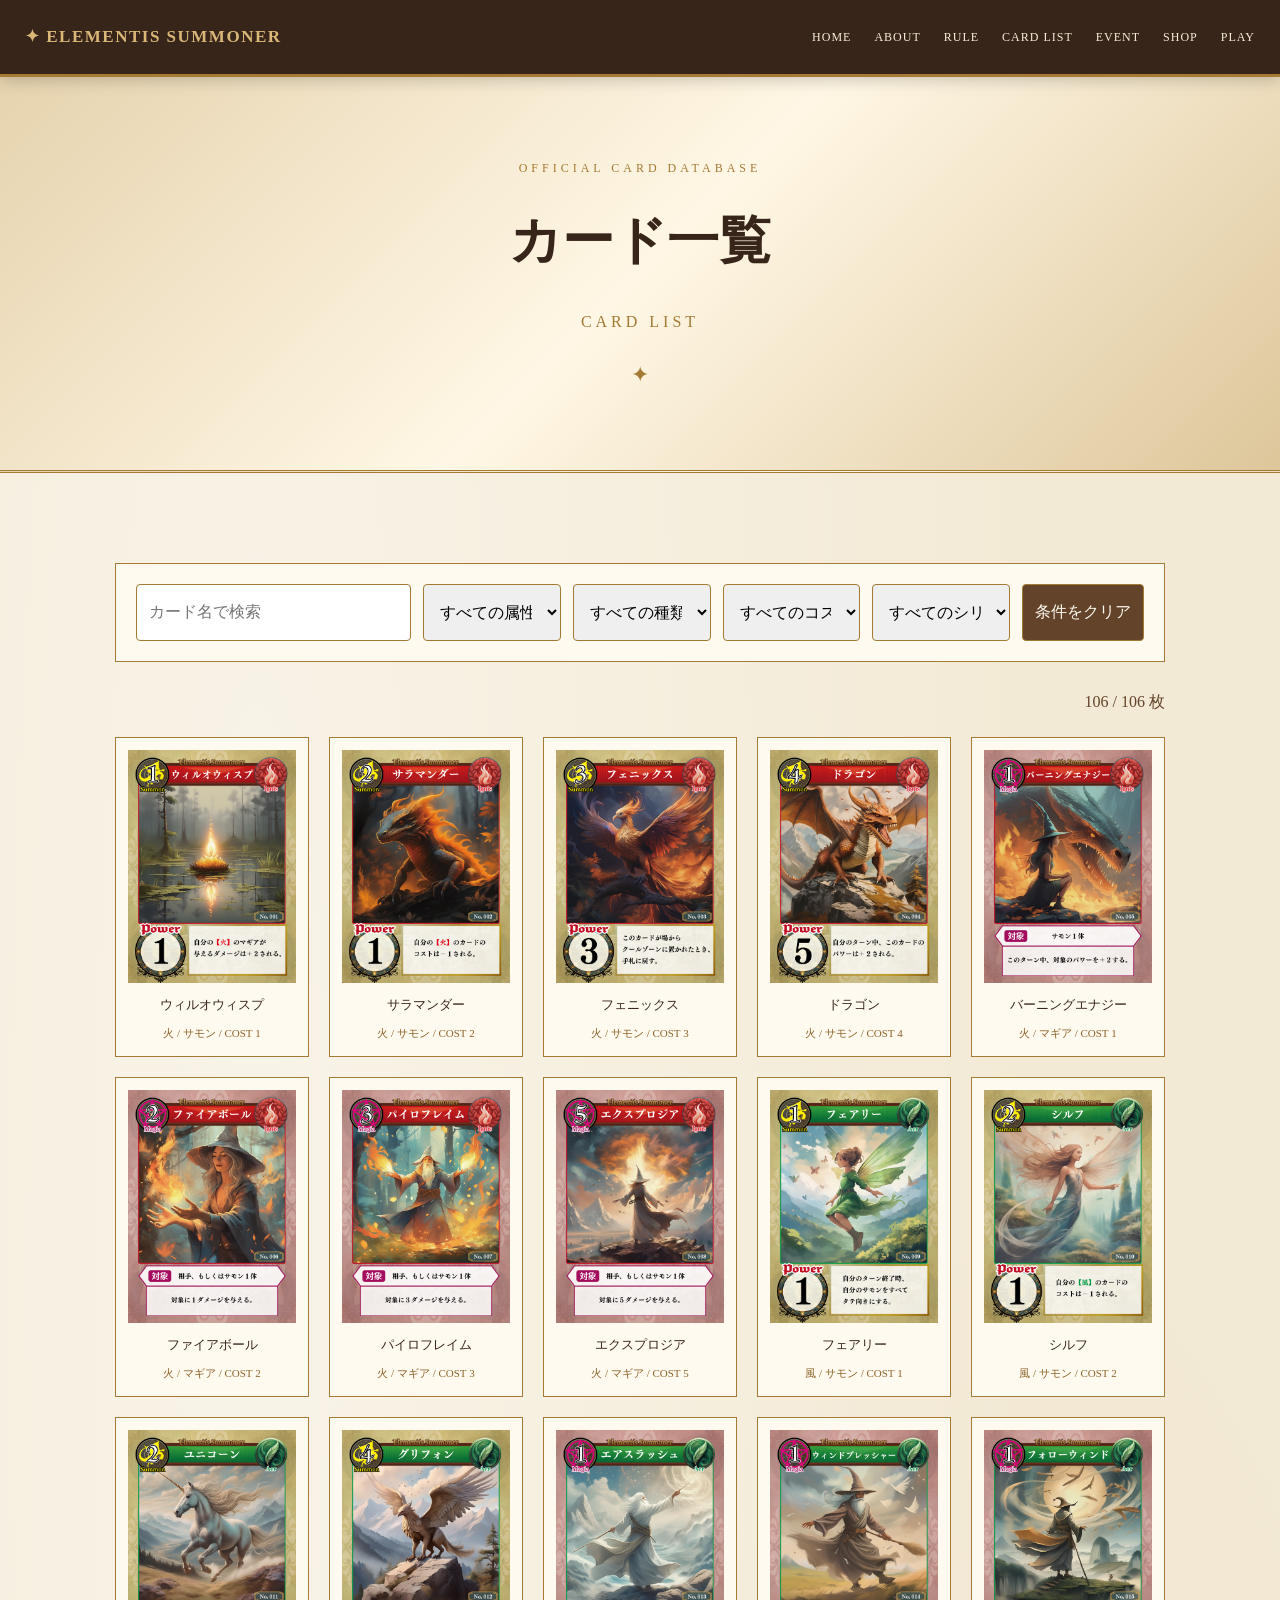
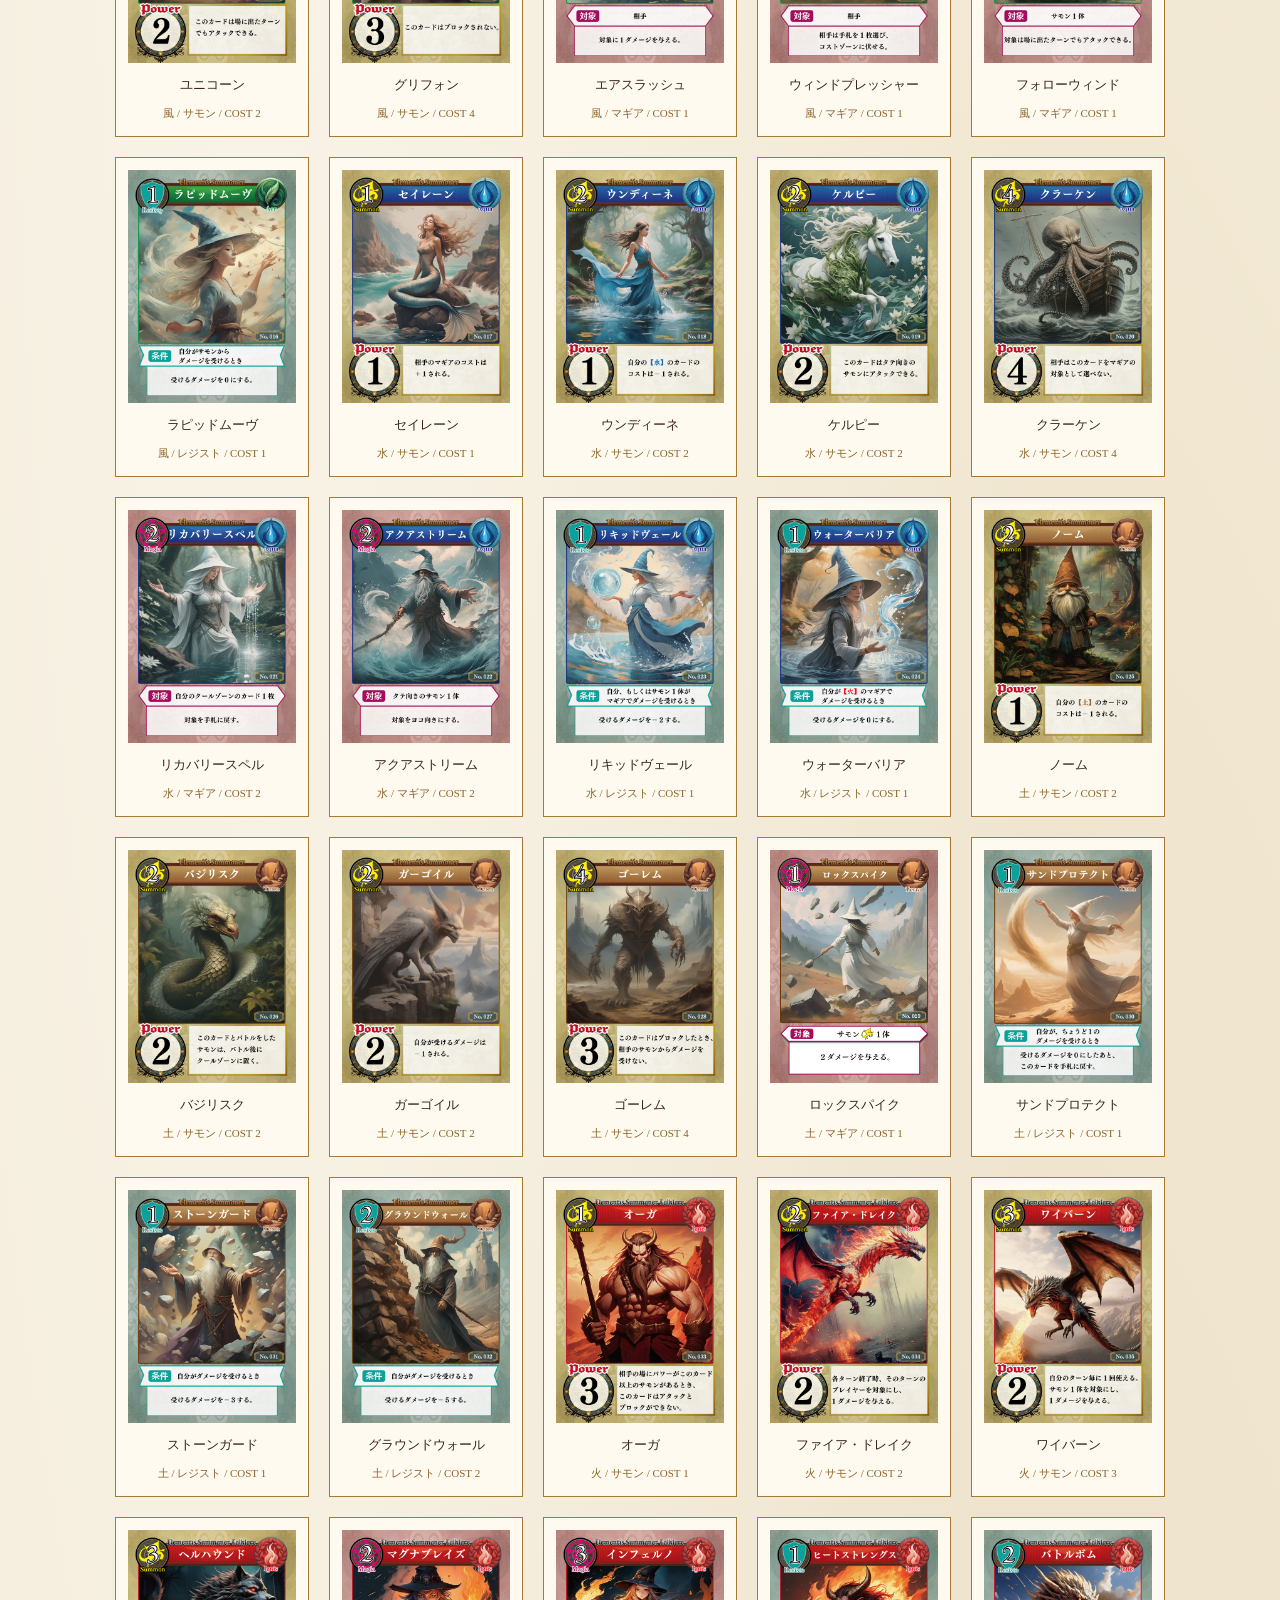
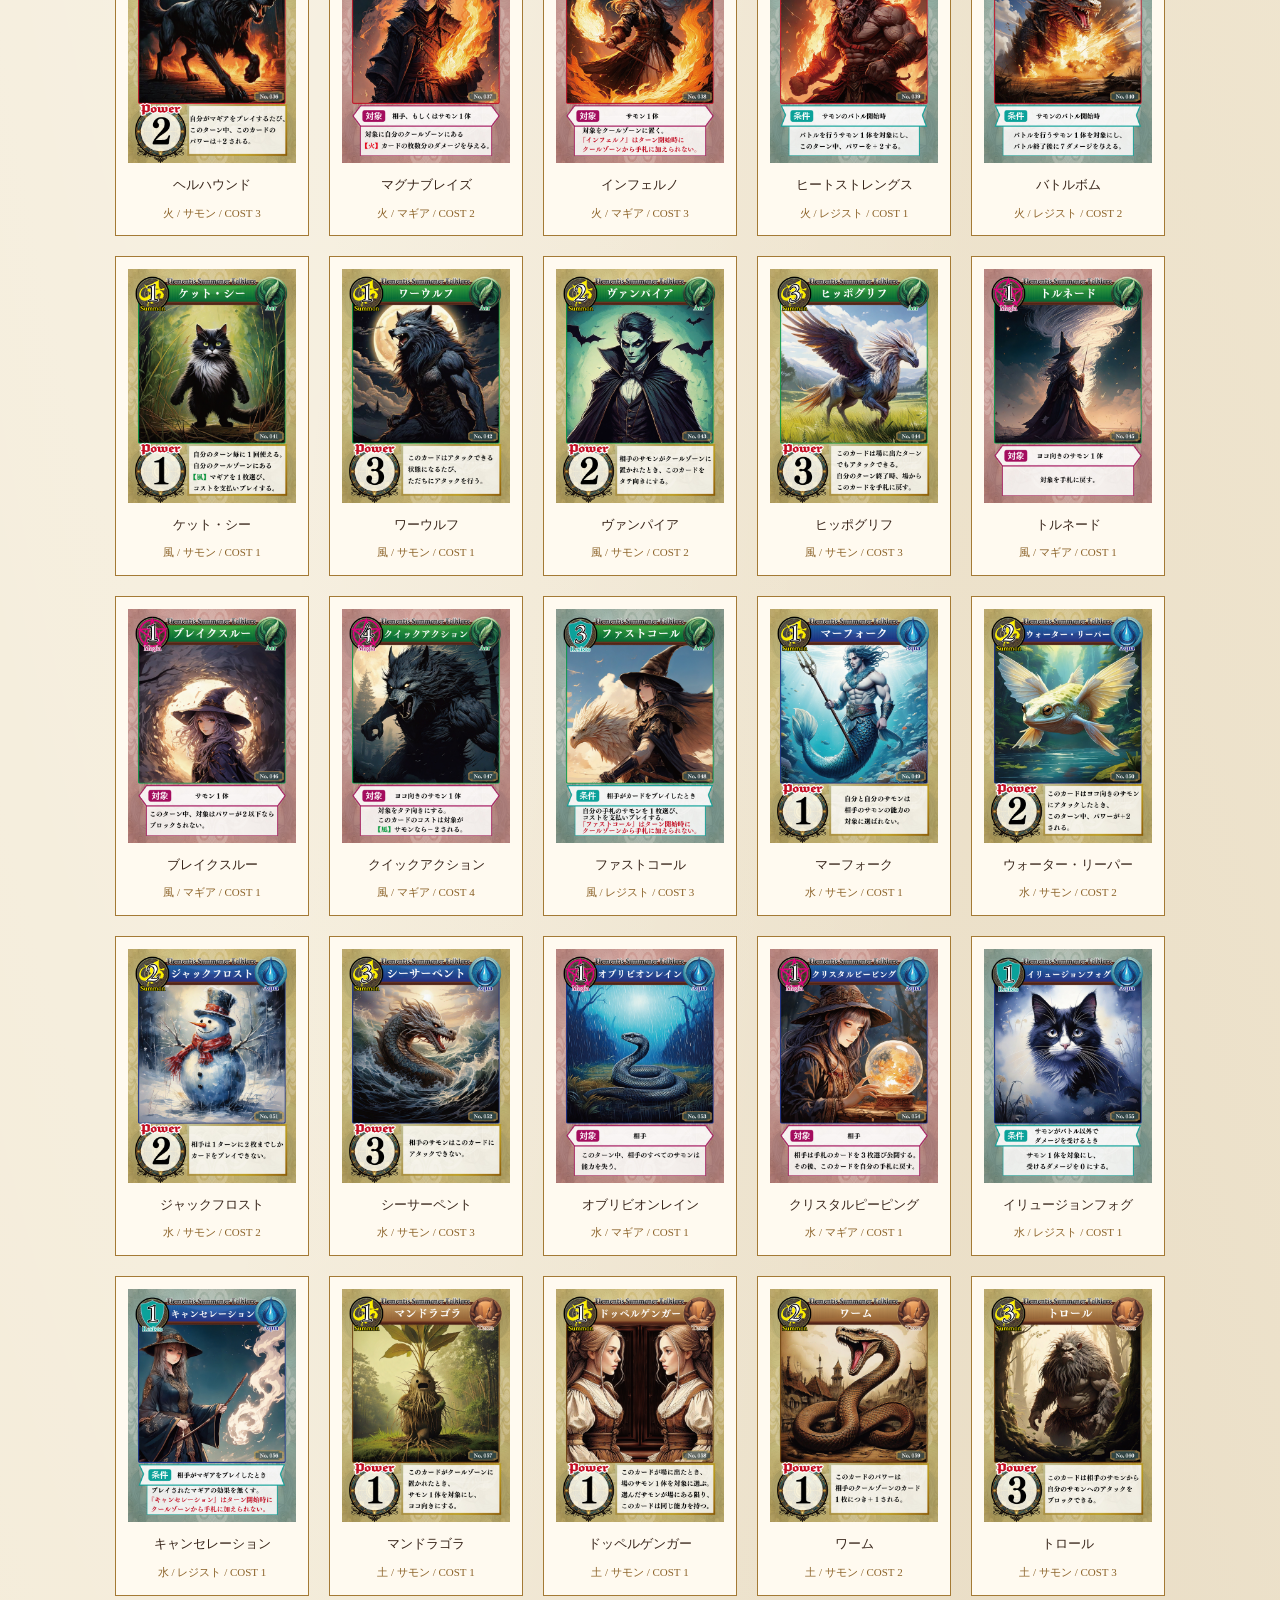
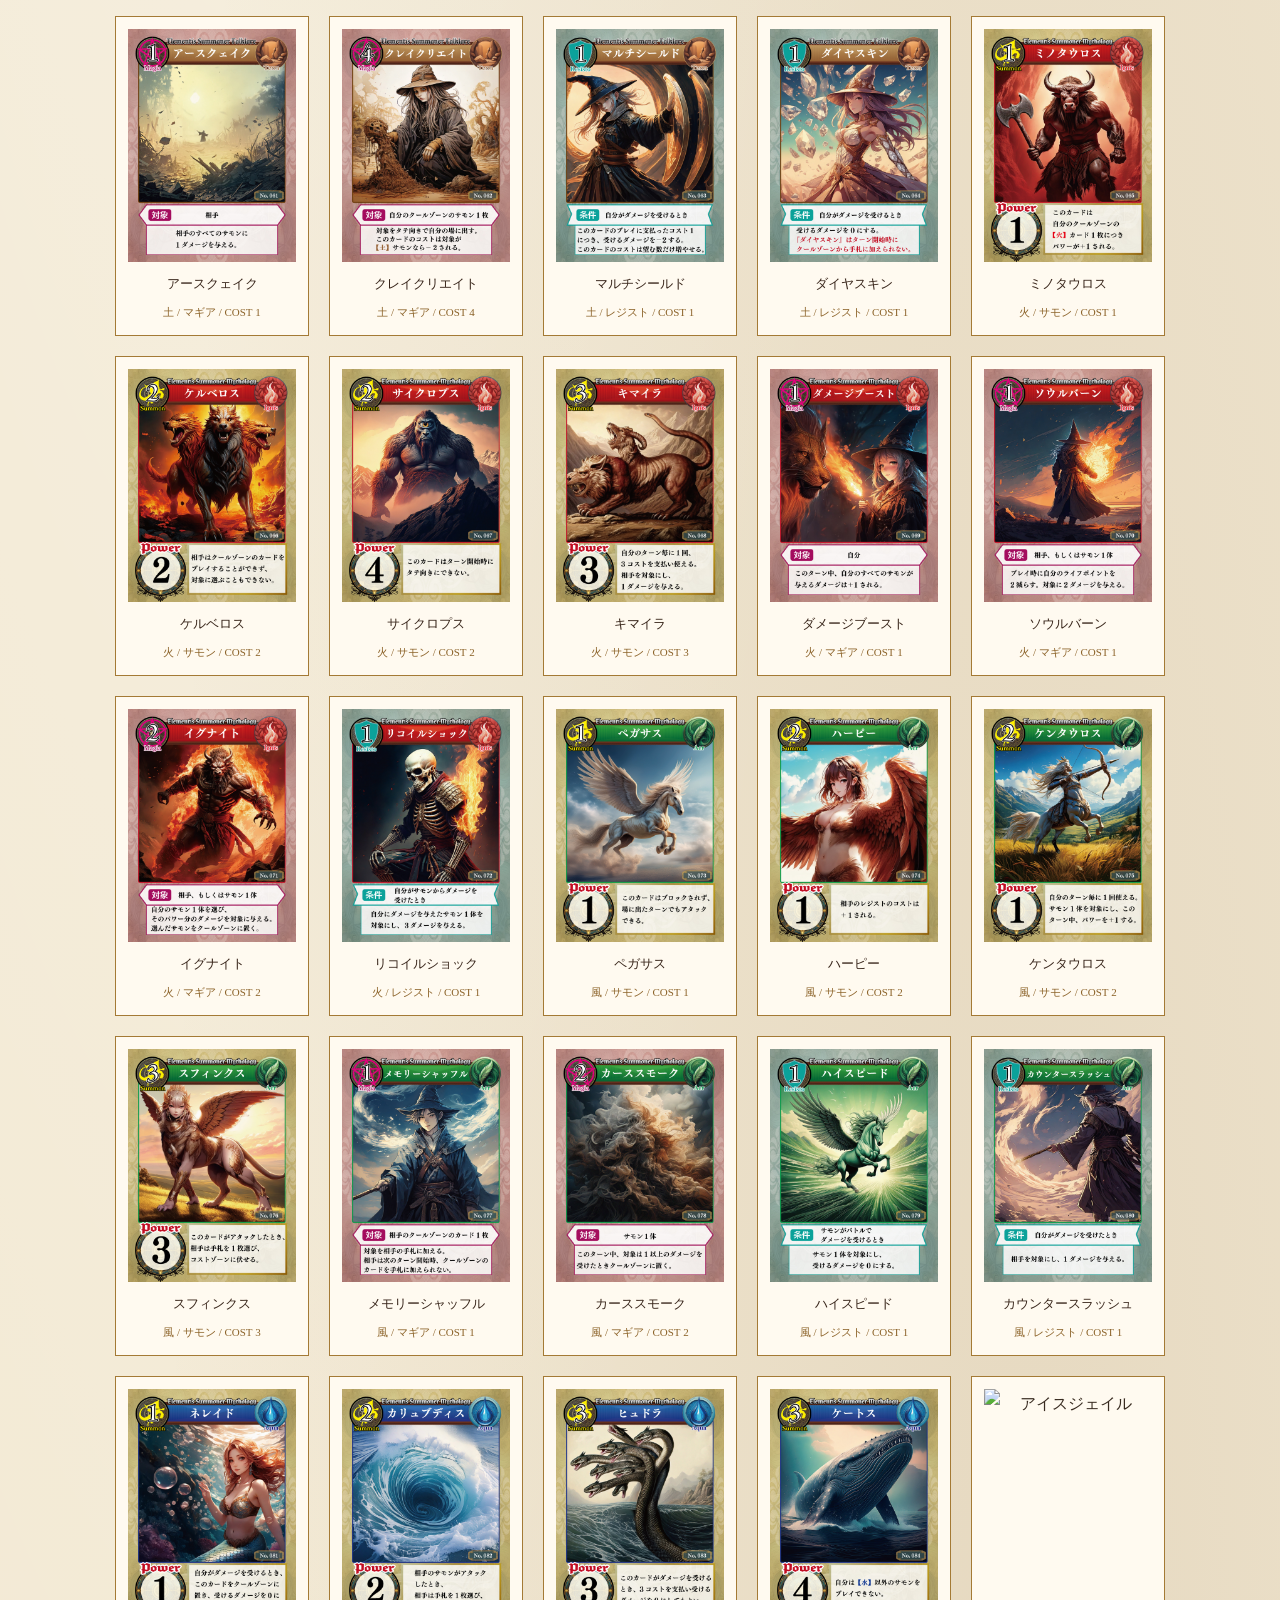
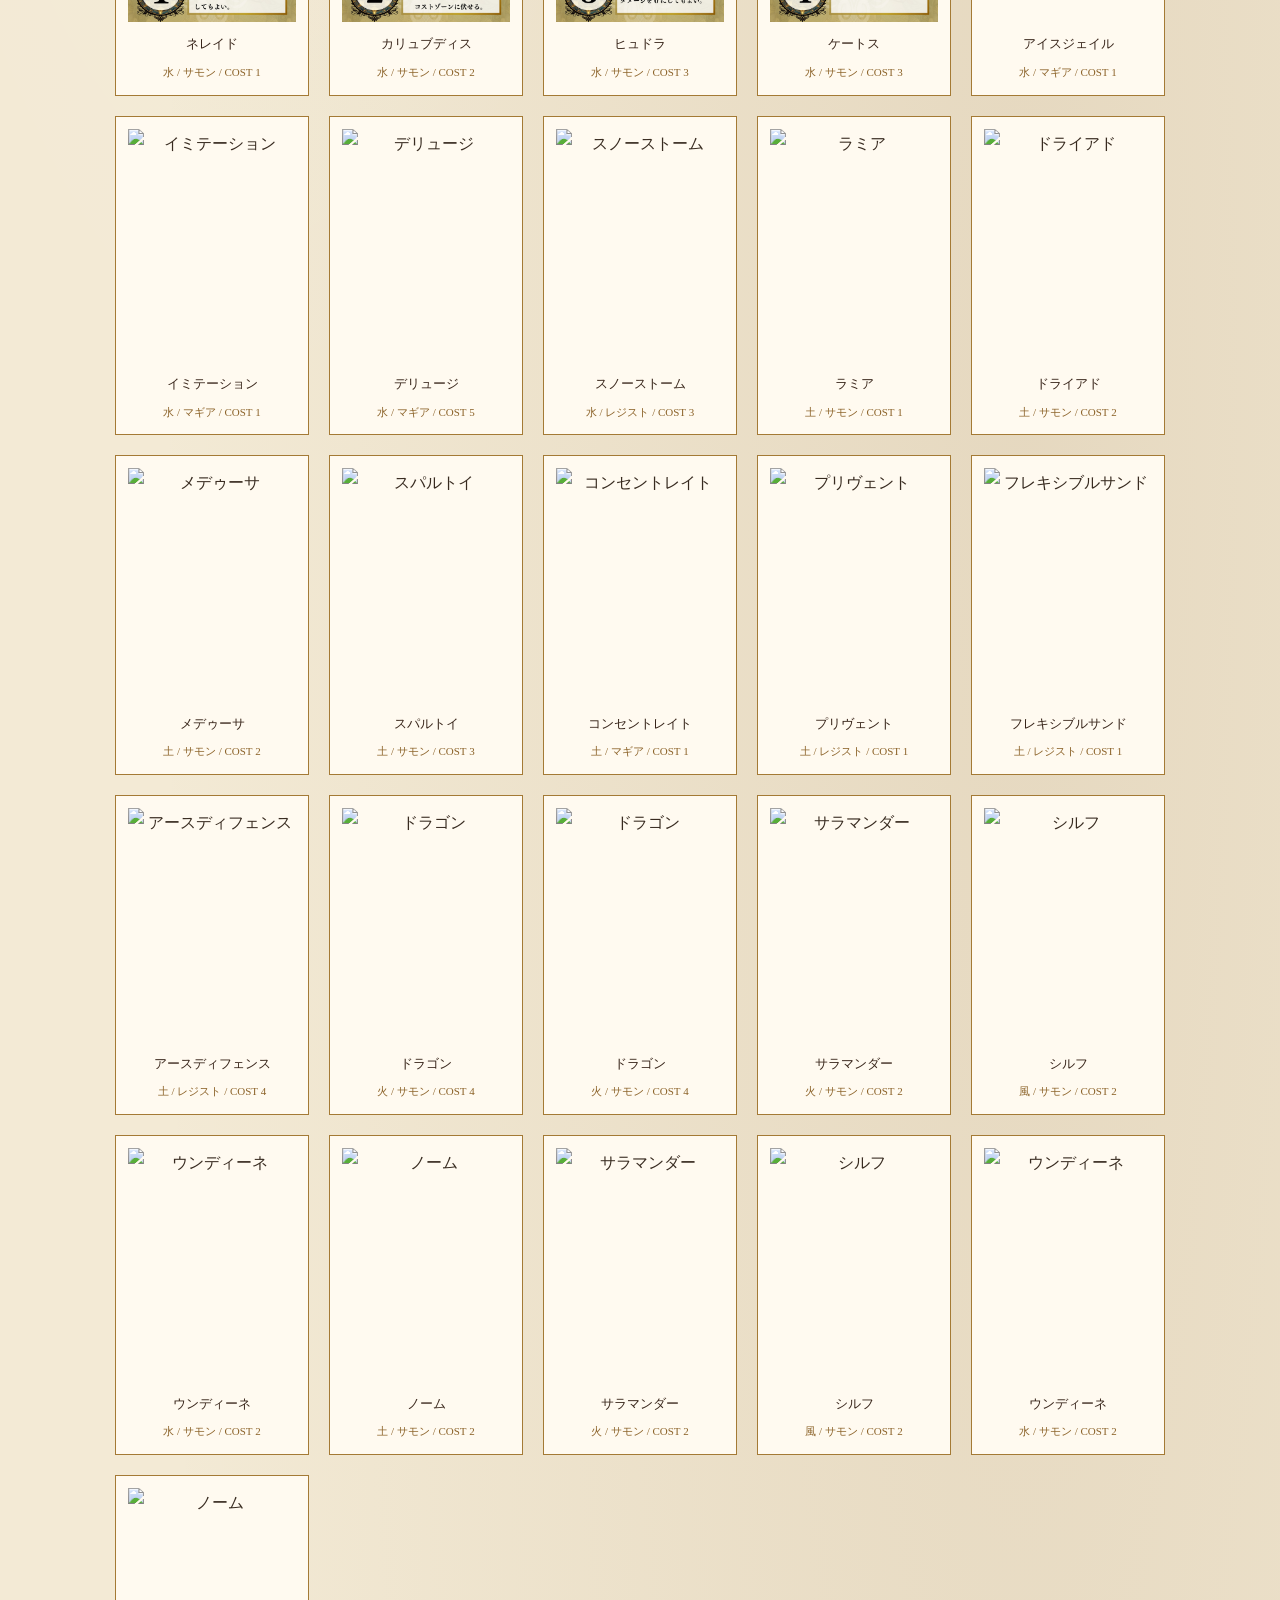
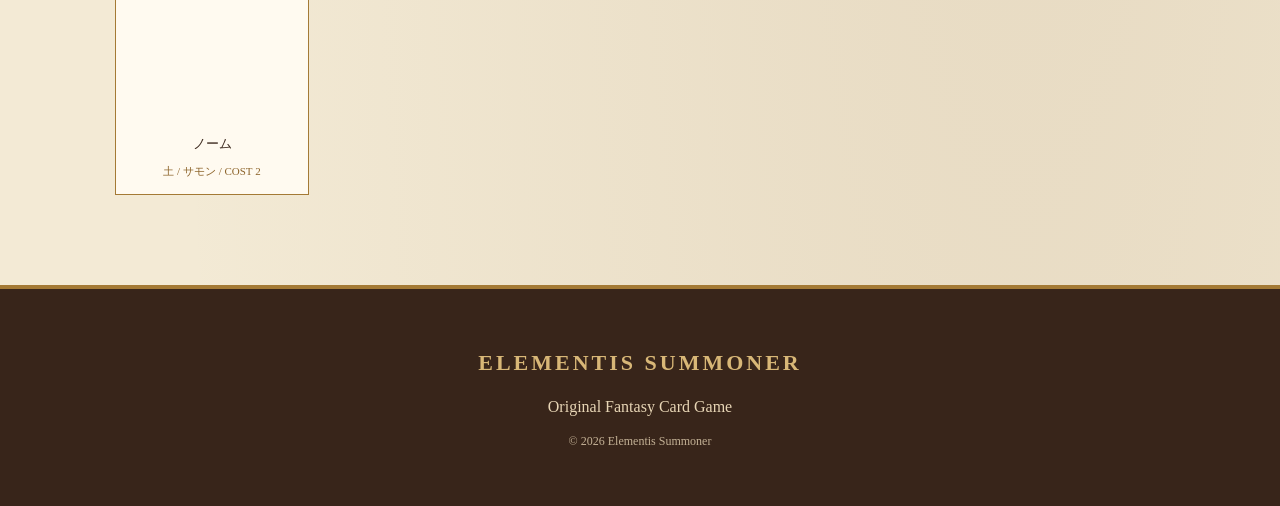
==== cards.html @ 1e60ca6b "Add files via upload" ====
<!DOCTYPE html>
<html lang="ja">
<head>
  <meta charset="UTF-8">
  <meta name="viewport"
        content="width=device-width, initial-scale=1.0">

  <title>カード一覧 | Elementis Summoner</title>

  <link rel="stylesheet" href="./style.css">

  <script src="./script.js" defer></script>
  <script src="./data/cards.js" defer></script>
  <script src="./cards-page.js" defer></script>
</head>

<body>

<header class="site-header">
  <div class="header-inner">

    <a class="site-brand" href="./index.html">
      ✦ ELEMENTIS SUMMONER
    </a>

    <button
      class="menu-toggle"
      type="button"
      aria-label="メニューを開く"
      aria-controls="site-nav"
      aria-expanded="false">
      ☰
    </button>



<nav id="site-nav" class="site-nav" aria-label="メインメニュー">

  <a href="./index.html#home">HOME</a>
  <a href="./index.html#about">ABOUT</a>
  <a href="./rules.html">RULE</a>
  <a href="./cards.html">CARD LIST</a>
  <a href="./event.html">EVENT</a>
  <a href="./shop.html">SHOP</a>
  <a href="./play.html">PLAY</a>

</nav>



  </div>
</header>

<main>

  <section class="rule-hero">
    <span class="section-en">OFFICIAL CARD DATABASE</span>
    <h1>カード一覧</h1>
    <p>CARD LIST</p>
    <div class="heading-line">✦</div>
  </section>

  <section class="section">
    <div class="rule-container">

      <div class="card-search-panel">

        <input
          type="search"
          id="card-keyword"
          placeholder="カード名で検索"
          aria-label="カード名で検索"
        >

        <select id="card-element"
                aria-label="属性">
          <option value="">すべての属性</option>
        </select>

        <select id="card-type"
                aria-label="カードの種類">
          <option value="">すべての種類</option>
        </select>

        <select id="card-cost"
                aria-label="コスト">
          <option value="">すべてのコスト</option>
        </select>

        <select id="card-series" aria-label="シリーズ">
  <option value="">すべてのシリーズ</option>
  <option value="basic">BASIC</option>
  <option value="folklore">FOLKLORE</option>
  <option value="mythology">MYTHOLOGY</option>
  <option value="promo">PROMO</option>
</select>


        <button type="button" id="card-reset">
          条件をクリア
        </button>

      </div>

      <p id="card-count" class="card-result-count"
         aria-live="polite"></p>

      <div id="card-list" class="official-card-grid">
      </div>

    </div>
  </section>

</main>

<footer class="site-footer">
  <p class="footer-title">ELEMENTIS SUMMONER</p>
  <p>Original Fantasy Card Game</p>
  <p class="copyright">
    &copy; <span id="current-year"></span>
    Elementis Summoner
  </p>
</footer>

</body>
</html>
---- style.css ----
/* ========================================
   基本設定
======================================== */

:root {
  --paper: #f3ead5;
  --paper-light: #fffaf0;
  --paper-dark: #e4d2ad;
  --brown: #38251a;
  --brown-light: #63442b;
  --gold: #a47a35;
  --gold-light: #d8b777;
  --text: #382b20;
}

* {
  box-sizing: border-box;
}

html {
  scroll-behavior: smooth;
  scroll-padding-top: 85px;
}

body {
  margin: 0;
  color: var(--text);
  font-family:
    "Yu Mincho",
    "Hiragino Mincho ProN",
    "Noto Serif JP",
    serif;
  line-height: 1.9;
  background-color: var(--paper);
  background-image:
    radial-gradient(
      ellipse at 20% 15%,
      rgba(255, 255, 255, 0.45),
      transparent 55%
    ),
    radial-gradient(
      ellipse at 80% 80%,
      rgba(133, 89, 38, 0.12),
      transparent 60%
    );
}

a {
  color: inherit;
  text-decoration: none;
}

button {
  font: inherit;
}

/* ========================================
   ヘッダー
======================================== */

.site-header {
  position: sticky;
  top: 0;
  z-index: 1000;
  background: var(--brown);
  border-bottom: 3px solid var(--gold);
  box-shadow: 0 3px 15px rgba(0, 0, 0, 0.2);
}

.header-inner {
  max-width: 1300px;
  min-height: 74px;
  margin: auto;
  padding: 0 25px;
  display: flex;
  align-items: center;
  justify-content: space-between;
  gap: 20px;
}

.site-brand {
  display: flex;
  align-items: center;
  gap: 10px;
  color: var(--gold-light);
  font-size: 17px;
  font-weight: bold;
  letter-spacing: 1.5px;
}

.brand-mark {
  font-size: 26px;
}

.site-nav {
  display: flex;
  align-items: center;
  gap: 23px;
}

.site-nav a {
  color: #f7edd8;
  font-size: 12px;
  letter-spacing: 1px;
  transition: color 0.2s;
}

.site-nav a:hover {
  color: var(--gold-light);
}

.menu-toggle {
  display: none;
  background: none;
  border: 1px solid var(--gold-light);
  color: var(--gold-light);
  border-radius: 5px;
  padding: 2px 12px;
  font-size: 25px;
  cursor: pointer;
}

/* ========================================
   メインビジュアル
======================================== */

.hero {
  min-height: 570px;
  padding: 90px 20px;
  display: flex;
  flex-direction: column;
  align-items: center;
  justify-content: center;
  text-align: center;

  background:
    linear-gradient(
      rgba(245, 231, 198, 0.8),
      rgba(220, 195, 151, 0.85)
    ),
    radial-gradient(
      ellipse at center,
      #fff9e9,
      #c5a573
    );

  border-bottom: 5px double var(--gold);
}

.hero-ornament {
  color: var(--gold);
  font-size: 16px;
  letter-spacing: 4px;
  margin-bottom: 30px;
}

.hero-subtitle {
  color: var(--brown-light);
  font-size: 12px;
  letter-spacing: 5px;
}

.hero h1 {
  margin: 15px 0;
  color: var(--brown);
  font-size: clamp(36px, 6vw, 76px);
  line-height: 1.25;
  letter-spacing: 5px;
  text-shadow: 2px 3px 0 rgba(164, 122, 53, 0.2);
}

.hero h1 span {
  color: var(--brown-light);
}

.hero-divider {
  color: var(--gold);
  letter-spacing: 5px;
  margin: 20px 0;
}

.hero-description {
  font-size: 16px;
  margin-bottom: 35px;
}

/* ========================================
   共通セクション
======================================== */

.section {
  padding: 90px 22px;
}

.section-alt {
  background: rgba(145, 103, 52, 0.07);
  border-top: 1px solid rgba(164, 122, 53, 0.2);
  border-bottom: 1px solid rgba(164, 122, 53, 0.2);
}

.section-heading {
  text-align: center;
  margin-bottom: 45px;
}

.section-en {
  color: var(--gold);
  font-size: 12px;
  letter-spacing: 4px;
}

.section-heading h2 {
  margin: 8px 0;
  font-size: clamp(25px, 3.5vw, 36px);
  color: var(--brown);
}

.heading-line {
  color: var(--gold);
  font-size: 22px;
}

.paper-panel {
  max-width: 950px;
  margin: auto;
  padding: 40px 45px;
  background: var(--paper-light);
  border: 1px solid var(--gold);
  outline: 1px solid rgba(164, 122, 53, 0.35);
  outline-offset: -9px;
  box-shadow: 0 8px 24px rgba(64, 39, 15, 0.1);
}

.paper-panel p {
  margin: 0 0 18px;
}

.paper-panel p:last-child {
  margin-bottom: 0;
}

.center {
  text-align: center;
}

/* ========================================
   ボタン
======================================== */

.button {
  display: inline-block;
  padding: 12px 30px;
  border-radius: 3px;
  font-size: 14px;
  font-weight: bold;
  letter-spacing: 1px;
  text-align: center;
  transition:
    transform 0.2s,
    background 0.2s;
}

.button:hover {
  transform: translateY(-3px);
}

.button-primary {
  background: var(--brown);
  border: 1px solid var(--gold);
  color: #fff3d7;
}

.button-primary:hover {
  background: var(--brown-light);
}

.button-outline {
  border: 1px solid var(--gold);
  color: var(--brown);
  margin-top: 15px;
}

.button-outline:hover {
  background: var(--paper-dark);
}

/* ========================================
   カード紹介
======================================== */

.card-grid {
  max-width: 1150px;
  margin: auto;
  display: grid;
  grid-template-columns: repeat(3, minmax(0, 1fr));
  gap: 25px;
}

.feature-card {
  padding: 35px 25px;
  text-align: center;
  background: var(--paper-light);
  border: 2px solid var(--gold);
  box-shadow: 0 6px 18px rgba(64, 39, 15, 0.1);
}

.feature-icon {
  color: var(--gold);
  font-size: 54px;
  line-height: 1.5;
}

.feature-card h3 {
  margin: 12px 0 0;
  color: var(--brown);
  font-size: 24px;
  letter-spacing: 3px;
}

.feature-jp {
  color: var(--gold);
  font-size: 15px;
  font-weight: bold;
}

.feature-card > p:last-child {
  text-align: left;
  font-size: 14px;
}

/* ========================================
   プレイエリア
======================================== */

.section-play {
  background: linear-gradient(
    135deg,
    #e3d0aa,
    #f5e9d1,
    #dbc297
  );
}

.play-grid {
  max-width: 950px;
  margin: auto;
  display: grid;
  grid-template-columns: repeat(2, minmax(0, 1fr));
  gap: 25px;
}

.play-panel {
  padding: 35px 25px;
  background: var(--paper-light);
  border: 1px solid var(--gold);
  text-align: center;
}

.play-panel h3 {
  margin-top: 0;
  color: var(--brown);
  letter-spacing: 2px;
}

.coming-soon {
  color: var(--gold);
  font-weight: bold;
}

/* ========================================
   フッター
======================================== */

.site-footer {
  padding: 45px 20px;
  text-align: center;
  background: var(--brown);
  color: #e7d5b5;
  border-top: 4px solid var(--gold);
}

.footer-title {
  color: var(--gold-light);
  font-size: 22px;
  font-weight: bold;
  letter-spacing: 3px;
}

.site-footer p {
  margin: 8px 0;
}

.copyright {
  font-size: 12px;
  opacity: 0.8;
}

/* ========================================
   スマートフォン対応
======================================== */

@media (max-width: 900px) {

  .header-inner {
    min-height: 65px;
    padding: 0 16px;
  }

  .site-brand {
    font-size: 13px;
    letter-spacing: 0.5px;
  }

  .menu-toggle {
    display: block;
  }

  .site-nav {
    display: none;
    position: absolute;
    top: 100%;
    left: 0;
    right: 0;
    padding: 15px 20px;
    background: var(--brown);
    border-bottom: 2px solid var(--gold);
    flex-direction: column;
    align-items: stretch;
    gap: 0;
  }

  .site-nav.open {
    display: flex;
  }

  .site-nav a {
    padding: 12px;
    border-bottom: 1px solid rgba(255,255,255,0.12);
    font-size: 14px;
  }

  .hero {
    min-height: 490px;
    padding: 65px 15px;
  }

  .hero h1 {
    letter-spacing: 2px;
  }

  .hero-description {
    font-size: 14px;
  }

  .section {
    padding: 65px 16px;
  }

  .paper-panel {
    padding: 35px 25px;
  }

  .card-grid {
    grid-template-columns: 1fr;
    max-width: 450px;
  }

  .play-grid {
    grid-template-columns: 1fr;
    max-width: 450px;
  }

}

@media (max-width: 380px) {

  .site-brand {
    font-size: 11px;
  }

  .hero-ornament {
    font-size: 12px;
    letter-spacing: 2px;
  }

  .hero h1 {
    font-size: 33px;
  }

  .paper-panel {
    padding: 30px 20px;
  }

}

@media (prefers-reduced-motion: reduce) {
  html {
    scroll-behavior: auto;
  }

  .button {
    transition: none;
  }
}


/* ========================================
   公式ロゴ
======================================== */

.hero-logo {
  width: min(90%, 650px);
  margin: 15px auto 25px;
  line-height: 1;
}

.hero-logo img {
  display: block;
  width: 100%;
  height: auto;
  object-fit: contain;
  filter: drop-shadow(
    0 5px 8px rgba(50, 30, 10, 0.25)
  );
}


/* ========================================
   メインカード表示
======================================== */

.hero-cards {
  position: relative;
  width: 460px;
  max-width: 100%;
  height: 340px;
  margin: 20px auto 25px;
}

.hero-card {
  position: absolute;
  top: 0;
  left: 50%;
  width: 190px;
  height: auto;
  max-height: 300px;
  object-fit: contain;
  transform-origin: center 90%;
  filter: drop-shadow(
    0 10px 10px rgba(40, 25, 10, 0.35)
  );
  transition: transform 0.3s ease;
}

/* 左側のカード */

.hero-card-left {
  z-index: 1;
  transform:
    translateX(-95%)
    translateY(25px)
    rotate(-18deg);
}

/* 中央のカード */

.hero-card-center {
  z-index: 3;
  transform:
    translateX(-50%)
    translateY(0)
    rotate(0deg);
}

/* 右側のカード */

.hero-card-right {
  z-index: 2;
  transform:
    translateX(-5%)
    translateY(25px)
    rotate(18deg);
}


/* ========================================
   スマートフォン対応
======================================== */

@media (max-width: 600px) {

  .hero-logo {
    width: 95%;
    margin-bottom: 15px;
  }

  .hero-cards {
    width: 300px;
    height: 245px;
    margin: 10px auto 20px;
  }

  .hero-card {
    width: 130px;
    max-height: 210px;
  }

  .hero-card-left {
    transform:
      translateX(-95%)
      translateY(20px)
      rotate(-18deg);
  }

  .hero-card-center {
    transform:
      translateX(-50%)
      translateY(0)
      rotate(0deg);
  }

  .hero-card-right {
    transform:
      translateX(-5%)
      translateY(20px)
      rotate(18deg);
  }

}

@media (prefers-reduced-motion: reduce) {
  .hero-card {
    transition: none;
  }
}

/* ========================================
   Elementis Summoner タイトル
======================================== */

.hero-title-area {
  width: 100%;
  max-width: 750px;
  margin: 15px auto 25px;
  text-align: center;
}

.hero-title-decoration {
  color: #a47a35;
  font-size: 18px;
  letter-spacing: 6px;
  margin: 15px 0;
}

.hero-main-title {
  margin: 20px 0 10px;
  color: #38251a;
  font-family: Georgia, "Times New Roman", serif;
  font-size: clamp(38px, 6vw, 78px);
  line-height: 1.2;
  letter-spacing: 5px;
  text-shadow:
    1px 1px 0 #d8b777,
    2px 2px 0 #a47a35,
    4px 5px 8px rgba(50, 30, 10, 0.25);
}

.hero-main-title span {
  display: block;
  color: #63442b;
}

.hero-title-jp {
  margin: 12px 0;
  font-size: 15px;
  letter-spacing: 5px;
  color: #63442b;
}

@media (max-width: 600px) {

  .hero-main-title {
    font-size: clamp(30px, 9vw, 48px);
    letter-spacing: 2px;
  }

  .hero-title-decoration {
    font-size: 13px;
    letter-spacing: 2px;
  }

  .hero-title-jp {
    font-size: 12px;
    letter-spacing: 2px;
  }

}

/* ========================================
   カード紹介画像
======================================== */

.feature-card-image {
  display: flex;
  align-items: center;
  justify-content: center;
  height: 310px;
  margin-bottom: 20px;
}

.feature-card-image img {
  display: block;
  width: auto;
  max-width: 100%;
  max-height: 290px;
  object-fit: contain;

  filter: drop-shadow(
    0 8px 8px rgba(50, 30, 10, 0.3)
  );

  transition: transform 0.25s ease;
}

.feature-card:hover .feature-card-image img {
  transform: translateY(-6px);
}

.feature-description {
  line-height: 1.9;
  text-align: left;
}

/* スマートフォン */

@media (max-width: 600px) {

  .feature-card-image {
    height: 270px;
  }

  .feature-card-image img {
    max-height: 250px;
  }

}

@media (prefers-reduced-motion: reduce) {
  .feature-card-image img {
    transition: none;
  }

  .feature-card:hover .feature-card-image img {
    transform: none;
  }
}



/* ========================================
   RULE PAGE
======================================== */

.rule-hero {
  padding: 75px 20px;
  text-align: center;
  background: linear-gradient(
    135deg,
    #e6d3ae,
    #fff7e5,
    #ddc69a
  );
  border-bottom: 3px double #a47a35;
}

.rule-hero h1 {
  margin: 10px 0;
  color: #38251a;
  font-size: clamp(32px, 5vw, 52px);
}

.rule-hero p {
  color: #a47a35;
  letter-spacing: 4px;
}

.rule-section {
  padding: 55px 20px;
  scroll-margin-top: 85px;
}

.rule-alt {
  background: rgba(145, 103, 52, 0.07);
}

.rule-container {
  max-width: 1050px;
  margin: auto;
}

.rule-heading {
  display: flex;
  align-items: center;
  gap: 15px;
  color: #38251a;
  font-size: clamp(23px, 3vw, 30px);
  border-bottom: 2px solid #a47a35;
  padding-bottom: 12px;
  margin: 0 0 30px;
}

.rule-heading span {
  color: #a47a35;
  font-family: Georgia, serif;
  font-size: 32px;
}

.rule-paper {
  background: #fffaf0;
  border: 1px solid #a47a35;
  padding: 35px 40px;
  line-height: 2;
  box-shadow: 0 5px 18px rgba(50,30,10,0.08);
}

.rule-paper h3 {
  color: #63442b;
  margin-top: 30px;
  border-left: 4px solid #a47a35;
  padding-left: 12px;
}

.rule-paper h3:first-child {
  margin-top: 0;
}

.rule-paper li {
  padding: 5px 0;
}

.rule-emphasis {
  font-weight: bold;
  color: #8c6329;
  text-align: center;
  font-size: 18px;
}

.rule-note {
  font-size: 13px;
  color: #776958;
}

/* 目次 */

.rule-toc {
  background: #fffaf0;
  border: 2px solid #a47a35;
  padding: 30px;
}

.rule-toc h2 {
  margin-top: 0;
  color: #63442b;
  text-align: center;
  letter-spacing: 3px;
}

.rule-toc a {
  display: block;
  padding: 8px 12px;
  border-bottom: 1px solid #e4d2ad;
}

.rule-toc a:hover {
  background: #f3ead5;
}

/* カード */

.rule-card-grid {
  display: grid;
  grid-template-columns: repeat(3, minmax(0, 1fr));
  gap: 25px;
}

.rule-card {
  padding: 25px;
  background: #fffaf0;
  border: 1px solid #a47a35;
  text-align: center;
}

.rule-card img {
  display: block;
  max-width: 100%;
  width: auto;
  height: 280px;
  margin: 0 auto 20px;
  object-fit: contain;
}

.rule-card h3 {
  color: #38251a;
  margin-bottom: 0;
}

.rule-card h4 {
  color: #a47a35;
  margin-top: 0;
}

.rule-card p {
  text-align: left;
  font-size: 14px;
}

/* ゾーン */

.rule-info-grid {
  display: grid;
  grid-template-columns: repeat(2, minmax(0, 1fr));
  gap: 20px;
}

.rule-info {
  background: #fffaf0;
  padding: 25px;
  border: 1px solid #a47a35;
}

.rule-info h3 {
  margin-top: 0;
  color: #63442b;
}

/* 最下部 */

.rule-bottom {
  text-align: center;
}

/* スマートフォン */

@media (max-width: 700px) {

  .rule-section {
    padding: 40px 15px;
  }

  .rule-paper {
    padding: 25px 20px;
  }

  .rule-card-grid {
    grid-template-columns: 1fr;
    max-width: 400px;
    margin: auto;
  }

  .rule-info-grid {
    grid-template-columns: 1fr;
  }

  .rule-toc {
    padding: 20px;
  }

  .rule-card img {
    height: 250px;
  }

}


/* ========================================
   紙のカード用プレイフィールド
======================================== */

.paper-field-guide {
  padding: 25px;
  margin-bottom: 30px;
  background: #fffaf0;
  border: 1px solid #a47a35;
}

.paper-field-guide h3 {
  margin-top: 0;
  color: #63442b;
  text-align: center;
}

.paper-field-guide > p {
  line-height: 1.9;
}

.paper-field {
  display: grid;
  grid-template-columns: minmax(0, 1fr) 145px;
  gap: 15px;
  padding: 25px 15px;
  background: #e8d9b9;
  border: 2px solid #a47a35;
  border-radius: 5px;
}

.paper-field-main {
  min-width: 0;
}

.paper-zone-title {
  margin-bottom: 12px;
  color: #63442b;
  font-size: 13px;
  font-weight: bold;
  text-align: center;
}

.paper-summons,
.paper-costs {
  display: flex;
  justify-content: center;
  gap: 10px;
}

.paper-summons {
  margin-bottom: 30px;
}

.paper-summon-card,
.paper-cost-card {
  display: flex;
  align-items: center;
  justify-content: center;
  width: 75px;
  aspect-ratio: 0.72;
  border-radius: 5px;
  flex-shrink: 1;
  min-width: 0;
}

.paper-summon-card {
  background: #fff7e8;
  border: 3px double #a47a35;
  color: #63442b;
  font-size: 10px;
}

.paper-cost-card {
  background: #493022;
  border: 3px double #c9a76a;
  color: #d8b777;
  font-size: 24px;
}

/* クールゾーン */

.paper-cool-area {
  min-width: 0;
  border-left: 1px dashed #a47a35;
  padding-left: 15px;
}

.paper-cool-stack {
  position: relative;
  height: 235px;
  width: 100%;
}

.paper-cool-card {
  position: absolute;
  top: 0;
  left: 50%;
  width: min(100%, 95px);
  aspect-ratio: 0.72;
  transform: translateX(-50%);
  background: #fff7e8;
  border: 2px solid #a47a35;
  border-radius: 5px;
  box-shadow: 0 3px 5px rgba(50,30,10,.18);
}

.paper-cool-card:nth-child(1) {
  top: 0;
  z-index: 1;
}

.paper-cool-card:nth-child(2) {
  top: 36px;
  z-index: 2;
}

.paper-cool-card:nth-child(3) {
  top: 72px;
  z-index: 3;
}

.paper-cool-card span {
  display: block;
  padding: 6px 4px;
  color: #38251a;
  font-size: 10px;
  text-align: center;
  background: #e4d2ad;
}

.paper-cool-caption {
  font-size: 11px;
  text-align: center;
  color: #63442b;
}

.paper-field-caption {
  margin-top: 12px;
  text-align: center;
  font-size: 13px;
  color: #63442b;
}

/* スマートフォン */

@media (max-width: 600px) {

  .paper-field-guide {
    padding: 12px;
  }

  .paper-field {
    grid-template-columns: minmax(0, 1fr) 85px;
    gap: 8px;
    padding: 15px 6px;
  }

  .paper-summons,
  .paper-costs {
    gap: 4px;
  }

  .paper-summon-card,
  .paper-cost-card {
    width: 100%;
    font-size: 7px;
  }

  .paper-cool-area {
    padding-left: 6px;
  }

  .paper-cool-card span {
    font-size: 7px;
    padding: 4px 2px;
  }

  .paper-cool-stack {
    height: 175px;
  }

  .paper-cool-card:nth-child(2) {
    top: 26px;
  }

  .paper-cool-card:nth-child(3) {
    top: 52px;
  }

  .paper-zone-title {
    font-size: 10px;
  }
}

/* ========================================
   手札の配置
======================================== */

.paper-hand-area {
  padding: 18px 12px;
  background: #e8d9b9;
  border: 2px solid #a47a35;
  border-top: none;
  border-radius: 0 0 5px 5px;
}

.paper-hand-cards {
  display: flex;
  justify-content: center;
  gap: 10px;
}

.paper-hand-card {
  display: flex;
  justify-content: center;
  align-items: center;
  width: 75px;
  aspect-ratio: 0.72;
  border-radius: 5px;
  border: 3px double #a47a35;
  background: #fff7e8;
  color: #63442b;
  font-size: 10px;
}

/* クールゾーン：2枚用 */

.paper-cool-stack {
  height: 185px;
}

.paper-cool-card:nth-child(2) {
  top: 36px;
}

/* スマートフォン */

@media (max-width: 600px) {

  .paper-hand-card {
    width: 55px;
    font-size: 9px;
  }

  .paper-cool-stack {
    height: 145px;
  }

  .paper-cool-card:nth-child(2) {
    top: 26px;
  }

}


/* ========================================
   実際のカード画像
======================================== */

.paper-real-card {
  display: block;
  width: 75px;
  max-width: 100%;
  height: auto;
  aspect-ratio: 0.72;
  object-fit: contain;
  flex-shrink: 1;

  filter: drop-shadow(
    0 3px 4px rgba(40,25,10,0.25)
  );
}

/* クールゾーン */

.paper-cool-stack {
  position: relative;
  height: 185px;
}

.paper-cool-real-card {
  position: absolute;
  left: 50%;
  width: min(100%, 95px);
  height: auto;
  aspect-ratio: 0.72;
  object-fit: contain;

  transform: translateX(-50%);

  filter: drop-shadow(
    0 3px 4px rgba(40,25,10,0.25)
  );
}

.paper-cool-real-card:nth-child(1) {
  top: 0;
  z-index: 1;
}

.paper-cool-real-card:nth-child(2) {
  top: 36px;
  z-index: 2;
}

/* スマートフォン */

@media (max-width: 600px) {

  .paper-real-card {
    width: 55px;
  }

  .paper-cool-real-card {
    width: min(100%, 65px);
  }

  .paper-cool-stack {
    height: 145px;
  }

  .paper-cool-real-card:nth-child(2) {
    top: 26px;
  }

}


/* ========================================
   CARD LIST
======================================== */

.card-search-panel {
  display: grid;
  grid-template-columns: 2fr repeat(3, 1fr) auto;
  gap: 12px;
  margin-bottom: 25px;
  padding: 20px;
  background: #fffaf0;
  border: 1px solid #a47a35;
}

.card-search-panel input,
.card-search-panel select,
.card-search-panel button {
  min-width: 0;
  padding: 12px;
  border: 1px solid #a47a35;
  border-radius: 4px;
  font: inherit;
}

.card-search-panel button {
  background: #63442b;
  color: #fffaf0;
  cursor: pointer;
}

.card-result-count {
  margin-bottom: 20px;
  color: #63442b;
  text-align: right;
}

.official-card-grid {
  display: grid;
  grid-template-columns: repeat(5, minmax(0, 1fr));
  gap: 20px;
}

.official-card-item {
  min-width: 0;
  padding: 12px;
  background: #fffaf0;
  border: 1px solid #a47a35;
  text-align: center;
}

.official-card-item img {
  display: block;
  width: 100%;
  height: auto;
  aspect-ratio: 0.72;
  object-fit: contain;
}

.official-card-item p {
  margin: 10px 0 0;
  color: #38251a;
  font-size: 13px;
}

@media (max-width: 900px) {

  .card-search-panel {
    grid-template-columns: repeat(2, minmax(0, 1fr));
  }

  .official-card-grid {
    grid-template-columns: repeat(3, minmax(0, 1fr));
  }
}

@media (max-width: 600px) {

  .card-search-panel {
    grid-template-columns: 1fr;
  }

  .official-card-grid {
    grid-template-columns: repeat(2, minmax(0, 1fr));
    gap: 10px;
  }

  .official-card-item {
    padding: 7px;
  }
}


/* カード検索欄 */

.card-search-panel {
  grid-template-columns:
    2fr repeat(4, minmax(0, 1fr)) auto;
}

/* カード情報 */

.official-card-info {
  margin-top: 5px !important;
  font-size: 11px !important;
  color: #8c6329 !important;
}

/* タブレット */

@media (max-width: 900px) {
  .card-search-panel {
    grid-template-columns:
      repeat(2, minmax(0, 1fr));
  }
}

/* スマートフォン */

@media (max-width: 600px) {
  .card-search-panel {
    grid-template-columns: 1fr;
  }
}


/* ========================================
   EVENT PAGE
======================================== */

.event-container {
  width: min(100% - 40px, 1000px);
  margin: 0 auto;
  padding: 65px 0 100px;
}

.event-section {
  margin-bottom: 75px;
  text-align: center;
}

.event-section h2 {
  margin: 0;
  color: #4b3020;
  font-size: 28px;
  letter-spacing: 0.08em;
}

.event-section-en {
  margin: 10px 0 30px;
  color: #9a753d;
  font-size: 12px;
  letter-spacing: 0.2em;
}

.event-empty {
  padding: 55px 25px;
  border: 1px solid #b59a69;
  background: #fffaf0;
  box-shadow: 0 4px 15px rgba(50, 30, 10, 0.06);
  color: #654d37;
  line-height: 2;
}

.event-symbol {
  margin-bottom: 18px;
  color: #ae8744;
  font-size: 30px;
}

.event-empty-title {
  font-size: 17px;
  font-weight: bold;
  color: #4b3020;
}

@media (max-width: 600px) {

  .event-container {
    width: calc(100% - 28px);
    padding: 40px 0 65px;
  }

  .event-section {
    margin-bottom: 50px;
  }

  .event-section h2 {
    font-size: 22px;
  }

  .event-empty {
    padding: 35px 15px;
  }

  .event-empty-title {
    font-size: 15px;
  }
}


/* ========================================
   SHOP PAGE
======================================== */

.shop-container {
  width: min(100% - 40px, 1000px);
  margin: 0 auto;
  padding: 65px 0 100px;
}

.shop-section {
  margin-bottom: 80px;
}

.shop-section > h2 {
  margin: 0;
  color: #4b3020;
  font-size: 28px;
  letter-spacing: 0.08em;
  text-align: center;
}

.shop-section-en {
  margin: 10px 0 35px;
  color: #9a753d;
  font-size: 12px;
  letter-spacing: 0.2em;
  text-align: center;
}


/* 商品カード */

.shop-product {
  display: grid;
  grid-template-columns: 300px minmax(0, 1fr);
  gap: 35px;
  padding: 30px;
  background: #fffaf0;
  border: 1px solid #b59a69;
  box-shadow: 0 4px 15px rgba(50, 30, 10, 0.06);
}

.shop-product-image {
  min-height: 300px;
  display: flex;
  flex-direction: column;
  align-items: center;
  justify-content: center;
  background: #e9dfca;
  border: 1px solid #c9b58d;
  color: #92784e;
}

.shop-product-image span {
  font-size: 50px;
}

.shop-product-image p {
  font-size: 11px;
  letter-spacing: 0.15em;
}

.shop-product-info {
  padding: 15px 0;
}

.shop-product-brand {
  color: #9a753d;
  font-size: 12px;
  letter-spacing: 0.12em;
}

.shop-product-info h3 {
  margin: 15px 0;
  color: #4b3020;
  font-size: 26px;
}

.shop-status {
  display: inline-block;
  padding: 6px 16px;
  background: #e8dfcd;
  border: 1px solid #b9a47d;
  color: #69553a;
  font-size: 12px;
}

.shop-description {
  margin-top: 25px;
  color: #654d37;
  line-height: 2;
}


/* 購入案内 */

.shop-information {
  padding: 55px 25px;
  background: #fffaf0;
  border: 1px solid #b59a69;
  text-align: center;
  color: #654d37;
  line-height: 2;
}

.shop-information-symbol {
  color: #ae8744;
  font-size: 30px;
}

.shop-information h3 {
  margin: 15px 0;
  color: #4b3020;
  font-size: 20px;
}


/* スマートフォン */

@media (max-width: 700px) {

  .shop-container {
    width: calc(100% - 28px);
    padding: 40px 0 65px;
  }

  .shop-section {
    margin-bottom: 55px;
  }

  .shop-section > h2 {
    font-size: 22px;
  }

  .shop-product {
    grid-template-columns: 1fr;
    gap: 20px;
    padding: 18px;
  }

  .shop-product-image {
    min-height: 230px;
  }

  .shop-product-info h3 {
    font-size: 22px;
  }

  .shop-information {
    padding: 35px 15px;
  }

}


/* ========================================
   PLAY PAGE
======================================== */

.play-container {
  width: min(100% - 40px, 1000px);
  margin: 0 auto;
  padding: 65px 0 100px;
}

.play-section {
  margin-bottom: 80px;
}

.play-section > h2 {
  margin: 0;
  color: #4b3020;
  font-size: 28px;
  letter-spacing: 0.08em;
  text-align: center;
}

.play-section-en {
  margin: 10px 0 35px;
  color: #9a753d;
  font-size: 12px;
  letter-spacing: 0.2em;
  text-align: center;
}


/* WEB版紹介 */

.play-web-panel {
  padding: 55px 30px;
  background: #fffaf0;
  border: 1px solid #b59a69;
  box-shadow: 0 4px 15px rgba(50, 30, 10, 0.06);
  text-align: center;
}

.play-web-symbol {
  font-size: 40px;
  color: #ae8744;
  margin-bottom: 15px;
}

.play-web-panel h3 {
  margin: 0 0 25px;
  font-size: 25px;
  letter-spacing: 0.08em;
  color: #4b3020;
}

.play-web-description {
  max-width: 650px;
  margin: 0 auto 35px;
  color: #654d37;
  line-height: 2;
}

.play-web-button {
  display: inline-block;
  padding: 16px 45px;
  background: #4b3020;
  border: 1px solid #9a753d;
  color: #fffaf0;
  text-decoration: none;
  font-size: 15px;
  letter-spacing: 0.08em;
  transition: background 0.2s;
}

.play-web-button:hover {
  background: #735034;
}

.play-web-button[aria-disabled="true"] {
  opacity: 0.55;
  cursor: not-allowed;
}

.play-web-note {
  margin-top: 15px;
  font-size: 12px;
  color: #92784e;
}


/* 関連ページ */

.play-guide-grid {
  display: grid;
  grid-template-columns: repeat(2, minmax(0, 1fr));
  gap: 25px;
}

.play-guide-card {
  display: block;
  padding: 35px 25px;
  background: #fffaf0;
  border: 1px solid #b59a69;
  color: #654d37;
  text-decoration: none;
  text-align: center;
  transition: transform 0.2s, box-shadow 0.2s;
}

.play-guide-card:hover {
  transform: translateY(-3px);
  box-shadow: 0 6px 18px rgba(50, 30, 10, 0.12);
}

.play-guide-symbol {
  font-size: 28px;
  color: #ae8744;
}

.play-guide-card h3 {
  margin: 12px 0;
  font-size: 20px;
  color: #4b3020;
}

.play-guide-card p {
  line-height: 1.9;
}

.play-guide-card span {
  display: block;
  margin-top: 20px;
  font-size: 12px;
  letter-spacing: 0.15em;
  color: #9a753d;
}


/* スマートフォン */

@media (max-width: 700px) {

  .play-container {
    width: calc(100% - 28px);
    padding: 40px 0 65px;
  }

  .play-section {
    margin-bottom: 55px;
  }

  .play-section > h2 {
    font-size: 22px;
  }

  .play-web-panel {
    padding: 35px 18px;
  }

  .play-web-panel h3 {
    font-size: 19px;
  }

  .play-web-button {
    padding: 15px 24px;
    font-size: 14px;
  }

  .play-guide-grid {
    grid-template-columns: 1fr;
    gap: 15px;
  }

  .play-guide-card {
    padding: 25px 18px;
  }

}


/* ========================================
   STEP 14-2
   スマートフォン表示の最終調整
======================================== */

/* 画面幅を超える画像を防止 */

img {
    max-width: 100%;
}

/* ヘッダー内の要素のはみ出し防止 */

.site-brand {
    min-width: 0;
}

.site-brand span:last-child {
    overflow-wrap: anywhere;
}

/* スマートフォン・タブレット */

@media (max-width: 900px) {

    .header-inner {
        gap: 10px;
    }

    .site-brand {
        flex: 1;
        min-width: 0;
        line-height: 1.4;
    }

    .menu-toggle {
        flex-shrink: 0;
        min-width: 45px;
        min-height: 44px;
    }

    /* 開いたメニューを画面内に収める */

    .site-nav {
        max-height: calc(100vh - 65px);
        max-height: calc(100dvh - 65px);
        overflow-y: auto;
        overscroll-behavior: contain;
    }

    /* メニュー項目を押しやすくする */

    .site-nav a {
        display: flex;
        align-items: center;
        min-height: 44px;
        padding: 10px 15px;
    }

}

/* 小さいスマートフォン */

@media (max-width: 380px) {

    .header-inner {
        padding: 0 10px;
    }

    .site-brand {
        font-size: 11px;
        letter-spacing: 0;
    }

    .hero-description {
        font-size: 13px;
    }

    .official-card-grid {
        gap: 8px;
    }

    .official-card-item {
        padding: 5px;
    }

    .official-card-item p {
        font-size: 12px;
        overflow-wrap: anywhere;
    }

}

/* キーボード操作時の視認性 */

.site-nav a:focus-visible,
.menu-toggle:focus-visible,
.button:focus-visible {
    outline: 2px solid var(--gold-light);
    outline-offset: 3px;
}


/* ========================================
   STEP 14-3
   CARD LIST / RULE スマホ調整
======================================== */

/* ----------------------------------------
   CARD LIST
---------------------------------------- */

.official-card-grid {
    width: 100%;
    min-width: 0;
}

.official-card-item {
    min-width: 0;
    overflow: hidden;
}

.official-card-item img {
    max-width: 100%;
    height: auto;
}

.official-card-item p {
    overflow-wrap: anywhere;
}

/* 検索欄 */

.card-search-panel {
    width: 100%;
    min-width: 0;
}

.card-search-panel input,
.card-search-panel select,
.card-search-panel button {
    max-width: 100%;
    min-height: 44px;
}

/* ----------------------------------------
   RULE
---------------------------------------- */

.rule-paper,
.rule-toc,
.rule-card,
.rule-info {
    min-width: 0;
}

.rule-paper img,
.rule-card img {
    max-width: 100%;
}

/* ----------------------------------------
   スマートフォン
---------------------------------------- */

@media (max-width: 600px) {

    /* CARD LIST */

    .official-card-grid {
        grid-template-columns:
            repeat(2, minmax(0, 1fr));

        gap: 10px;
    }

    .official-card-item {
        padding: 6px;
    }

    .official-card-item p {
        font-size: 12px;
        line-height: 1.5;
    }

    .official-card-info {
        font-size: 10px !important;
    }

    .card-search-panel {
        grid-template-columns: 1fr;
        gap: 10px;
        padding: 14px;
    }

    .card-search-panel input,
    .card-search-panel select {
        width: 100%;
        font-size: 16px;
    }

    .card-search-panel button {
        width: 100%;
        font-size: 15px;
    }

    /* RULE */

    .rule-paper {
        padding: 24px 16px;
        overflow-wrap: anywhere;
    }

    .rule-heading {
        gap: 8px;
        font-size: 22px;
    }

    .rule-heading span {
        font-size: 25px;
    }

    .rule-paper h3 {
        font-size: 18px;
    }

    .rule-paper p,
    .rule-paper li {
        line-height: 1.9;
    }

    .rule-toc {
        padding: 18px 14px;
    }

    .rule-card {
        padding: 18px 14px;
    }

    .rule-info {
        padding: 20px 16px;
    }

}
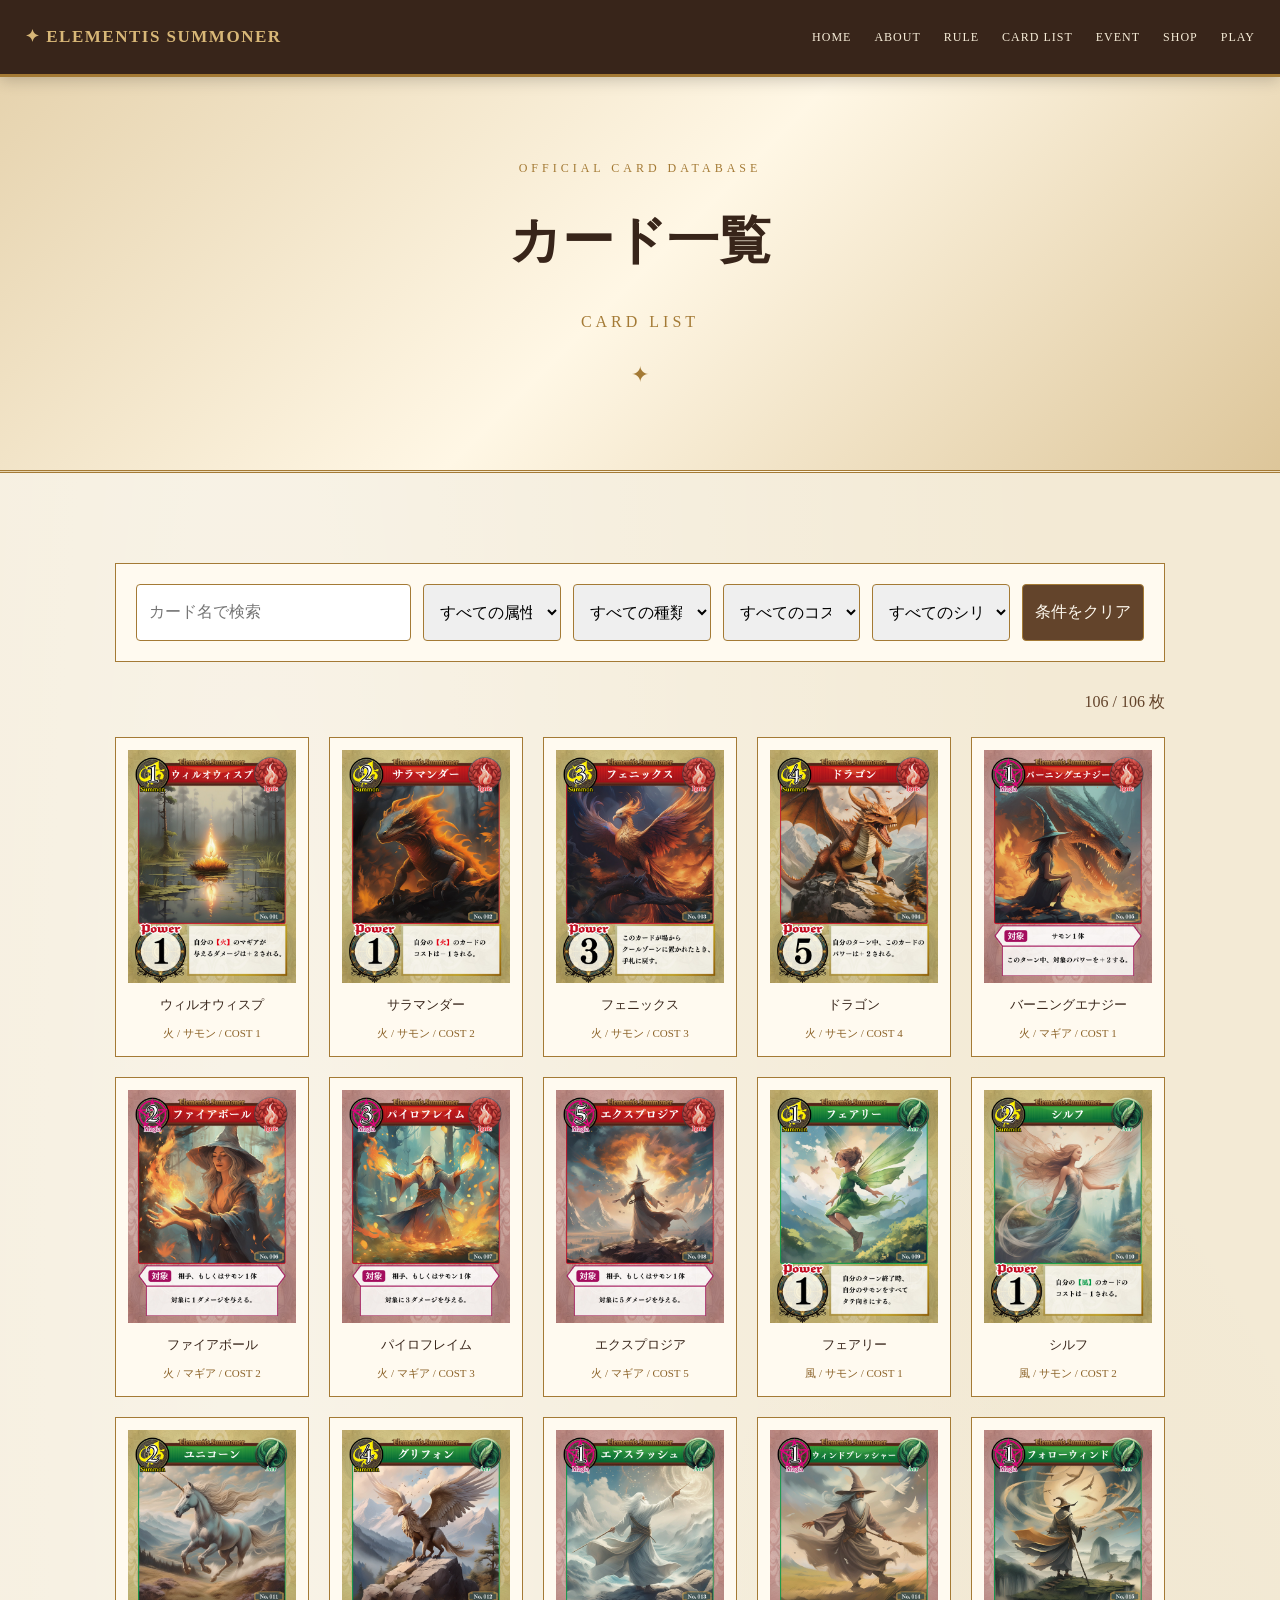
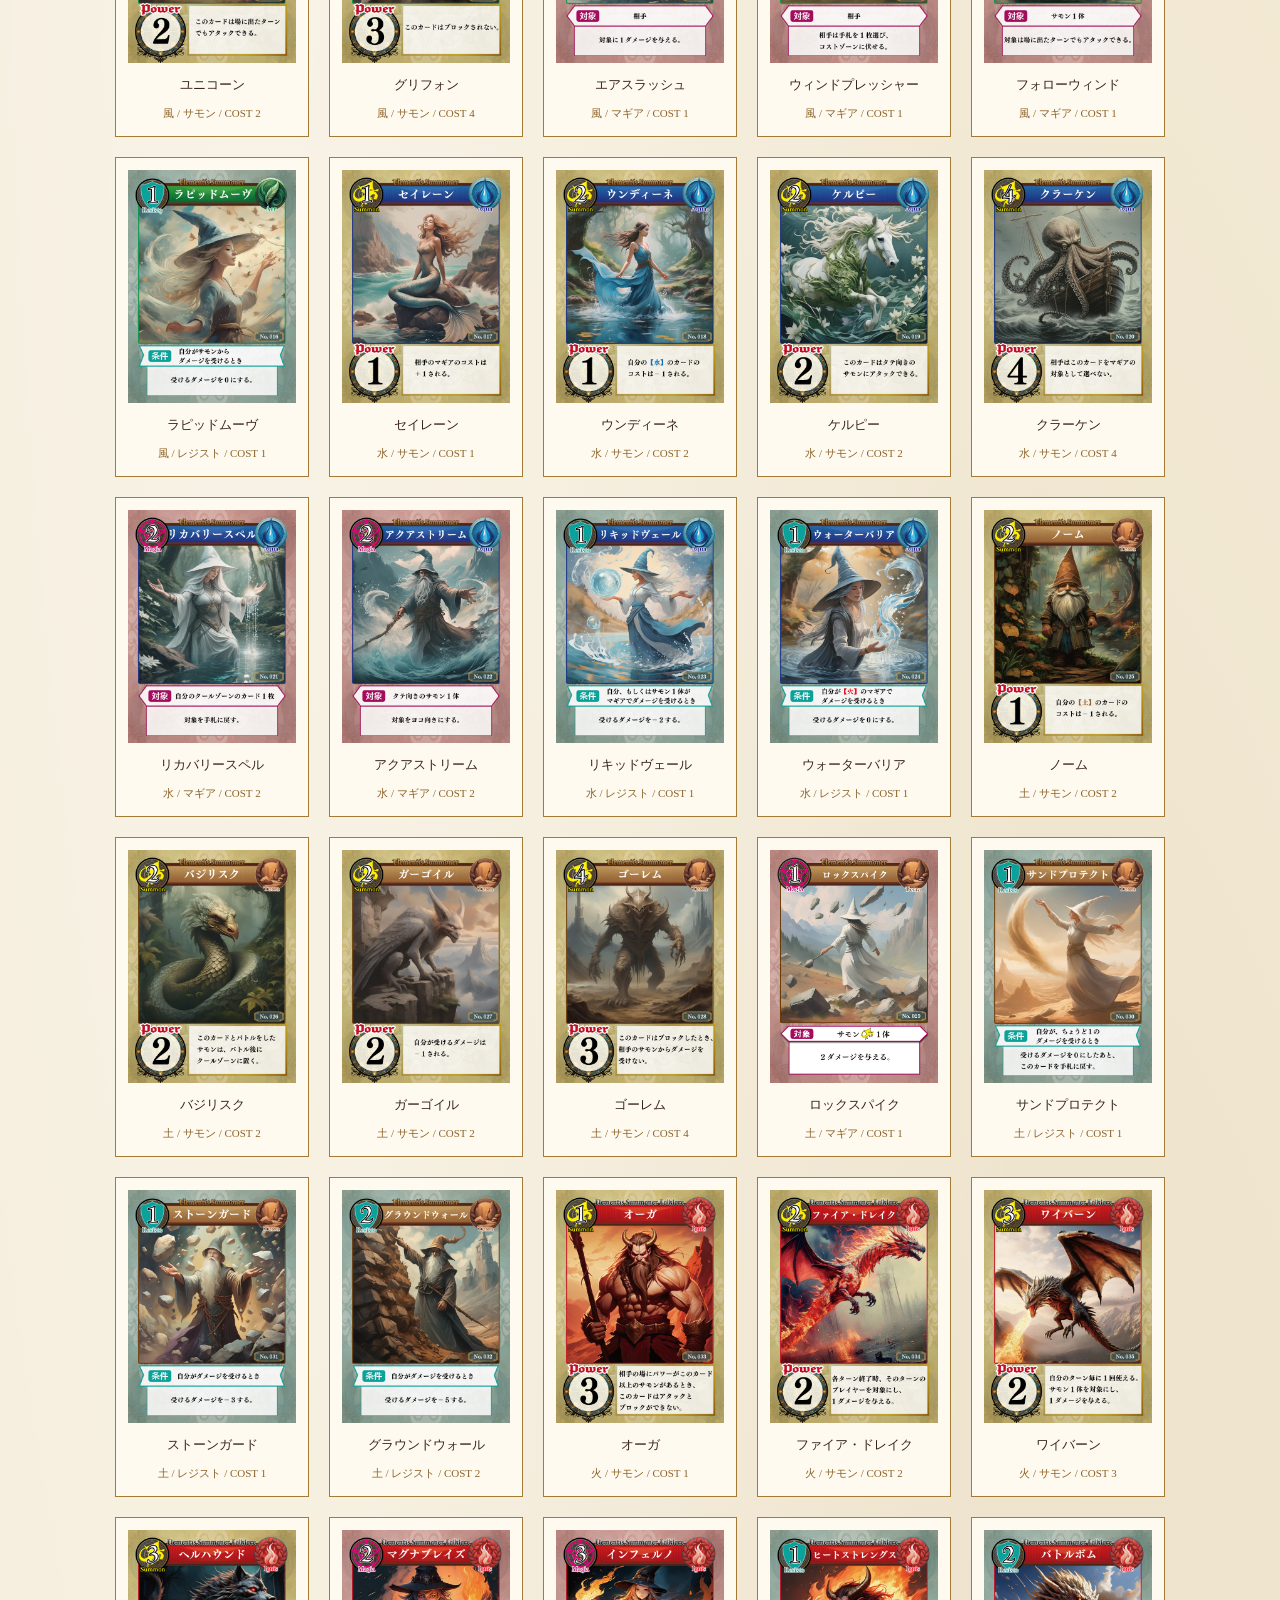
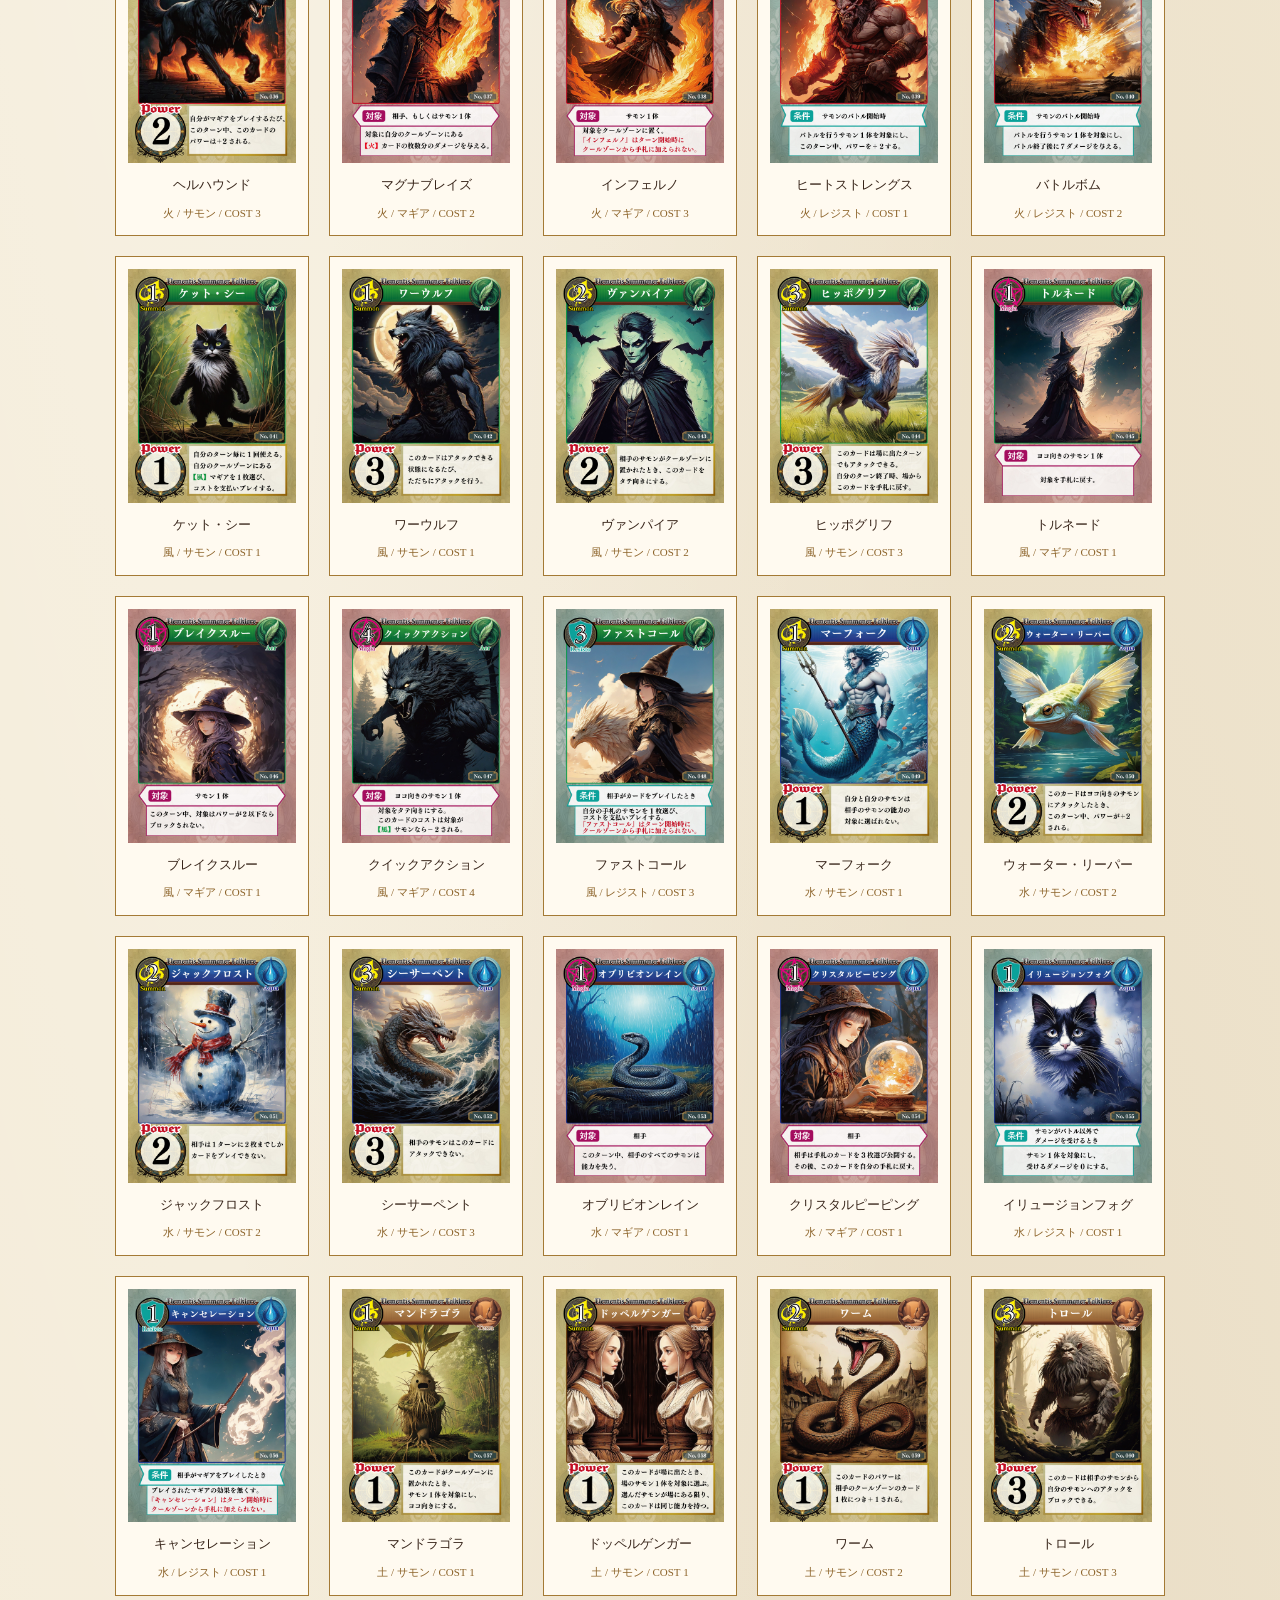
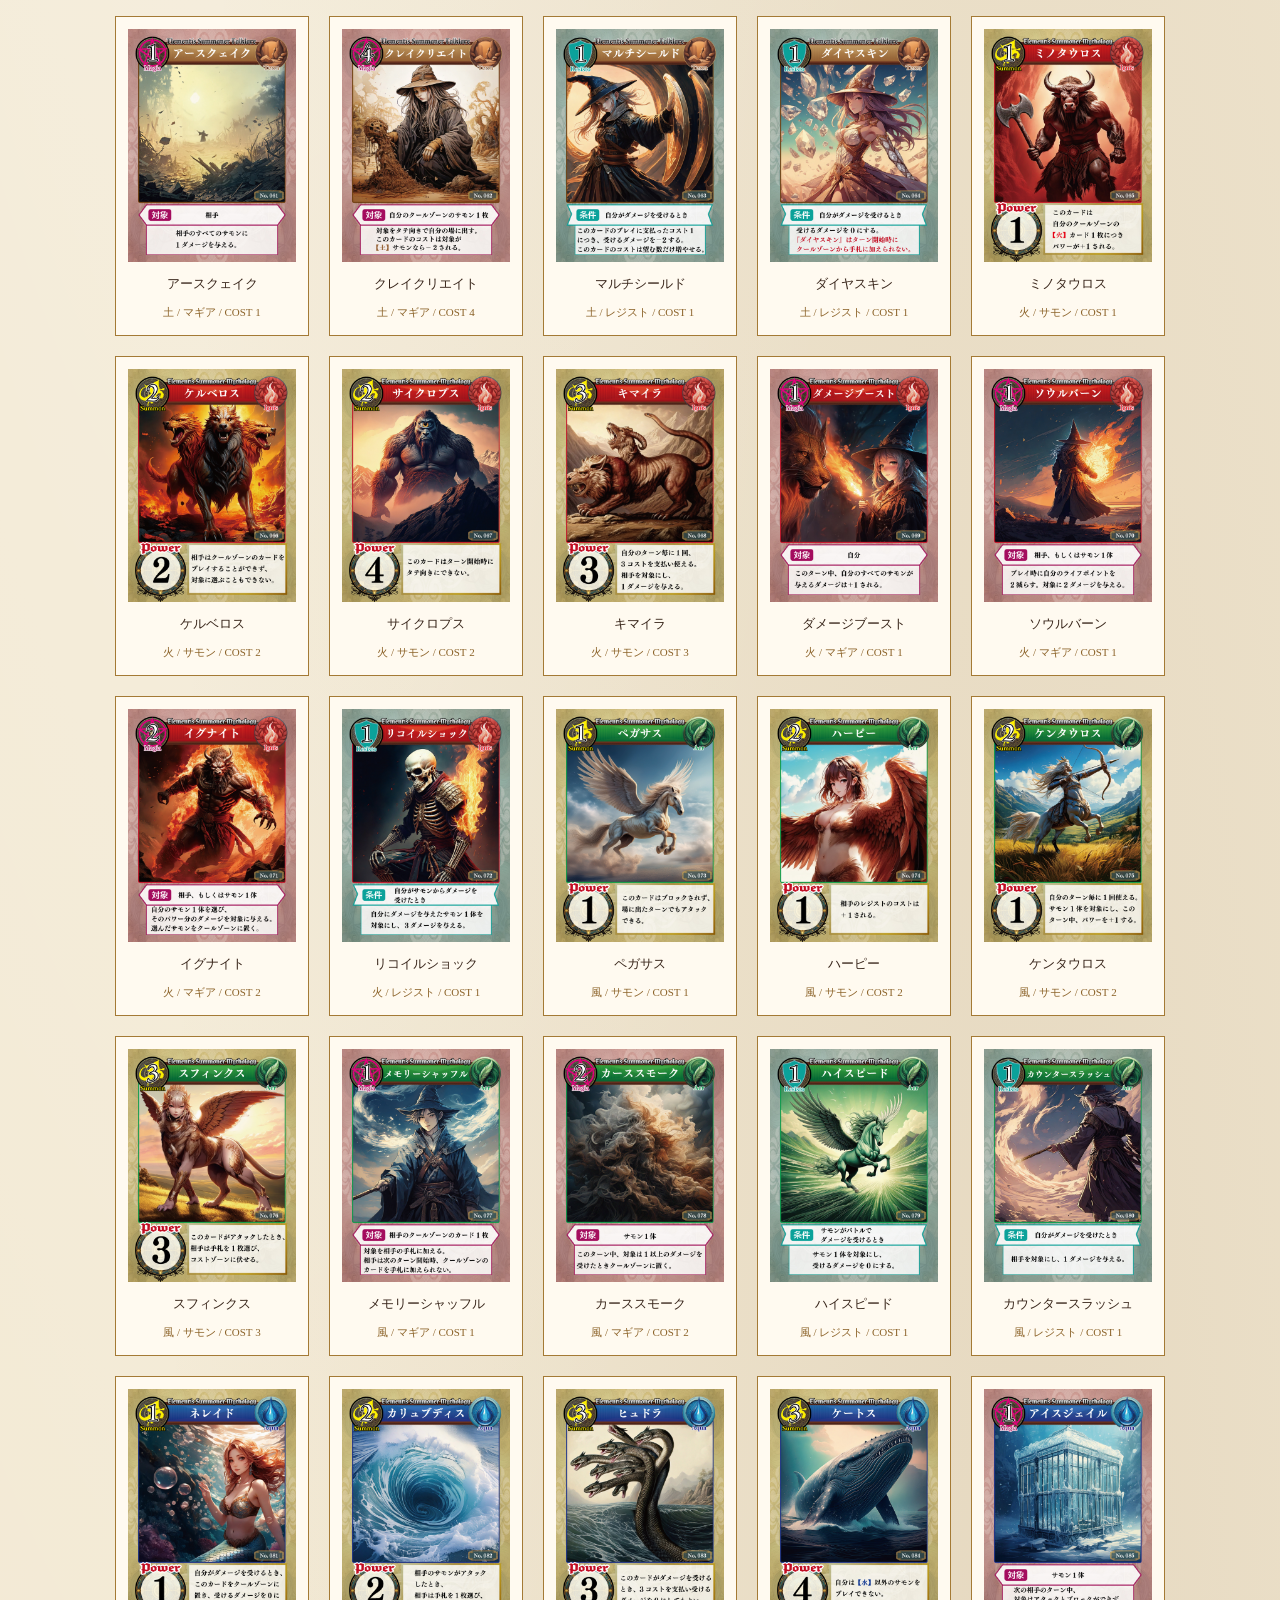
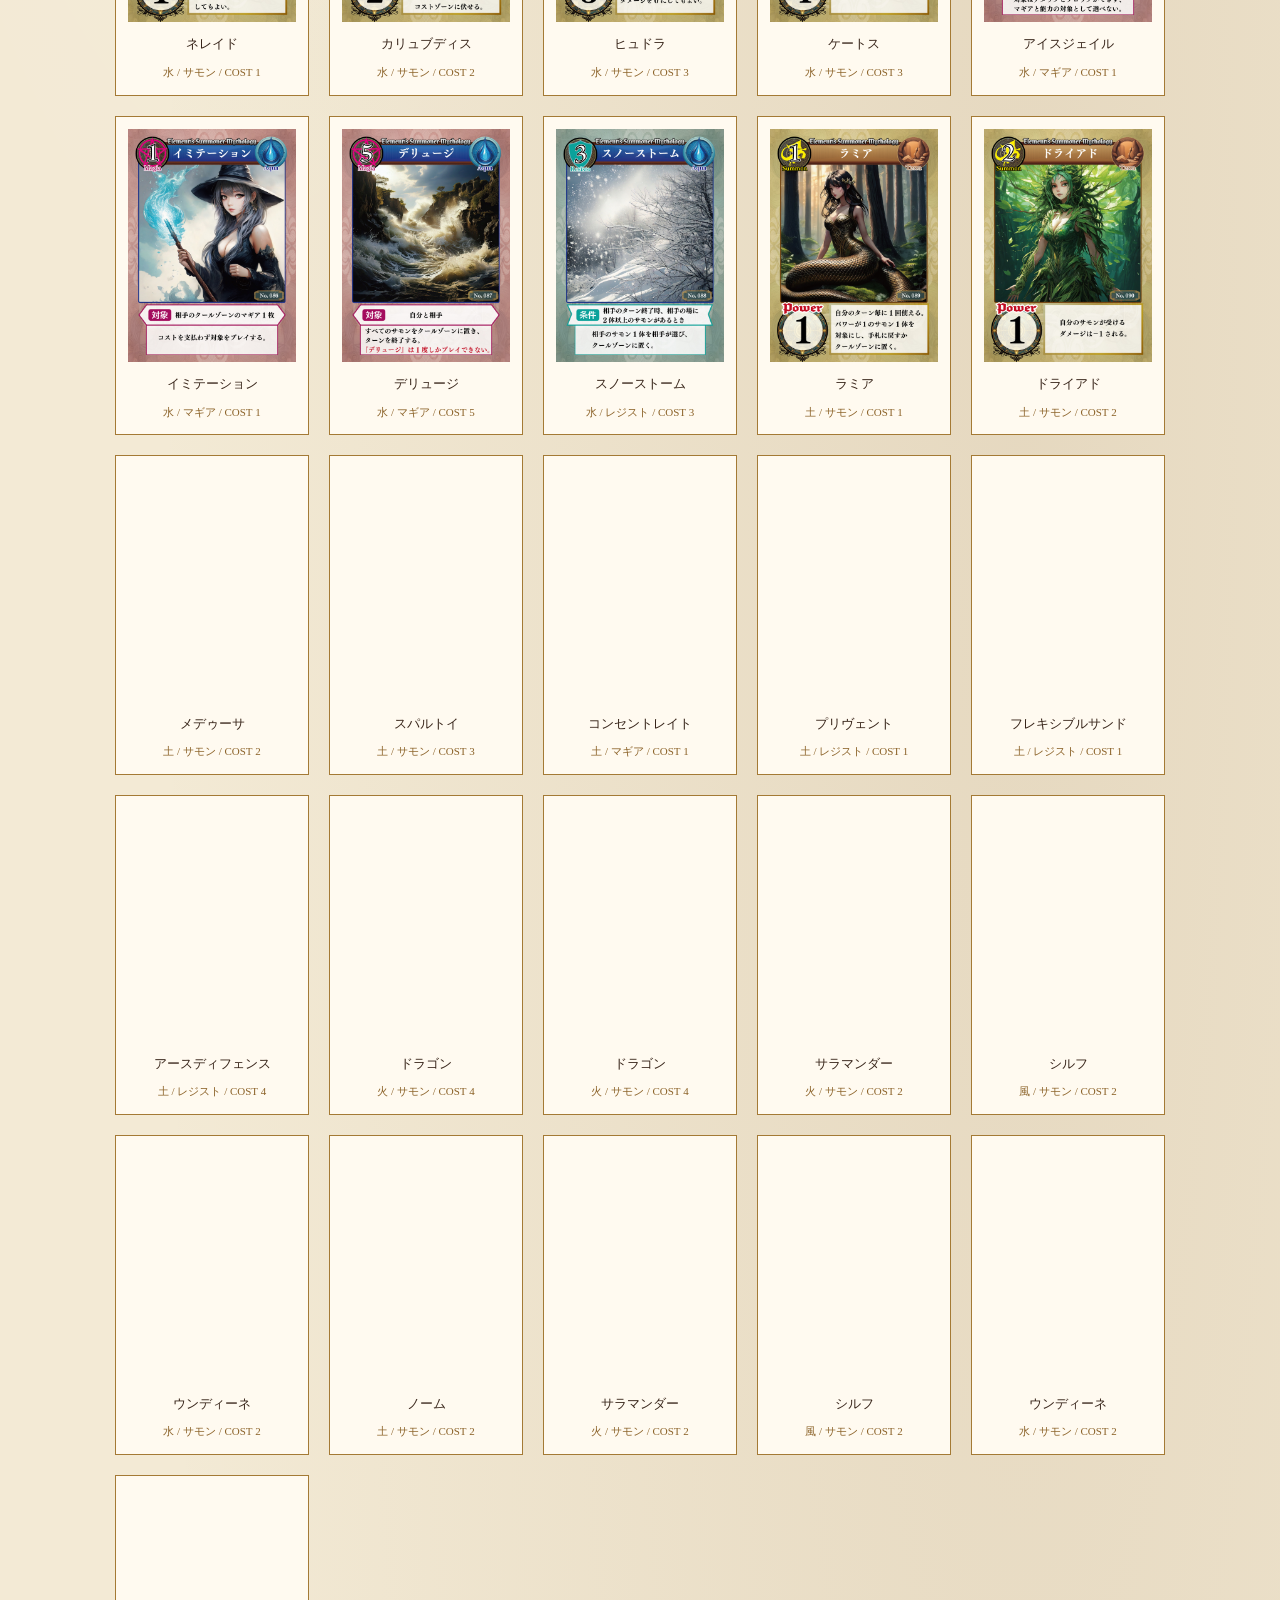
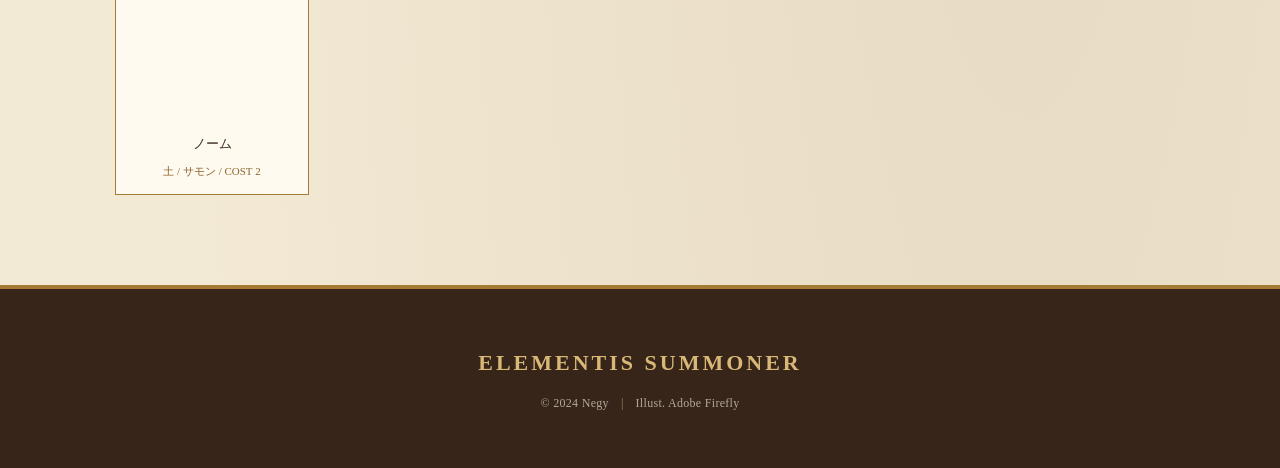
==== commit 9fffbdaf: "20261026" ====
--- a/cards.html
+++ b/cards.html
@@ -115,12 +115,17 @@
 </main>
 
 <footer class="site-footer">
-  <p class="footer-title">ELEMENTIS SUMMONER</p>
-  <p>Original Fantasy Card Game</p>
-  <p class="copyright">
-    &copy; <span id="current-year"></span>
-    Elementis Summoner
-  </p>
+
+    <p class="footer-title">
+        ELEMENTIS SUMMONER
+    </p>
+
+    <p class="copyright">
+        <span>© 2024 Negy</span>
+        <span class="copyright-separator">|</span>
+        <span>Illust. Adobe Firefly</span>
+    </p>
+
 </footer>
 
 </body>
--- a/style.css
+++ b/style.css
@@ -1,6 +1,8 @@
 
 /* ========================================
-   基本設定
+   ELEMENTIS SUMMONER OFFICIAL
+   STYLE.CSS - PART 1
+   基本設定・ヘッダー・HOME
 ======================================== */
 
 :root {
@@ -56,7 +58,7 @@
 }
 
 /* ========================================
-   ヘッダー
+   HEADER
 ======================================== */
 
 .site-header {
@@ -79,16 +81,6 @@
   gap: 20px;
 }
 
-.site-brand {
-  display: flex;
-  align-items: center;
-  gap: 10px;
-  color: var(--gold-light);
-  font-size: 17px;
-  font-weight: bold;
-  letter-spacing: 1.5px;
-}
-
 .brand-mark {
   font-size: 26px;
 }
@@ -122,7 +114,7 @@
 }
 
 /* ========================================
-   メインビジュアル
+   HOME - HERO
 ======================================== */
 
 .hero {
@@ -133,7 +125,6 @@
   align-items: center;
   justify-content: center;
   text-align: center;
-
   background:
     linear-gradient(
       rgba(245, 231, 198, 0.8),
@@ -144,7 +135,6 @@
       #fff9e9,
       #c5a573
     );
-
   border-bottom: 5px double var(--gold);
 }
 
@@ -186,7 +176,7 @@
 }
 
 /* ========================================
-   共通セクション
+   HOME - SECTIONS
 ======================================== */
 
 .section {
@@ -220,6 +210,10 @@
   color: var(--gold);
   font-size: 22px;
 }
+
+/* ========================================
+   PAPER PANEL
+======================================== */
 
 .paper-panel {
   max-width: 950px;
@@ -245,7 +239,7 @@
 }
 
 /* ========================================
-   ボタン
+   BUTTONS
 ======================================== */
 
 .button {
@@ -286,7 +280,7 @@
 }
 
 /* ========================================
-   カード紹介
+   HOME - FEATURE CARDS
 ======================================== */
 
 .card-grid {
@@ -330,7 +324,8 @@
 }
 
 /* ========================================
-   プレイエリア
+   STYLE.CSS - PART 2
+   PLAY SECTION
 ======================================== */
 
 .section-play {
@@ -369,7 +364,7 @@
 }
 
 /* ========================================
-   フッター
+   FOOTER
 ======================================== */
 
 .site-footer {
@@ -397,47 +392,12 @@
 }
 
 /* ========================================
-   スマートフォン対応
+   HOME RESPONSIVE
 ======================================== */
 
 @media (max-width: 900px) {
-
-  .header-inner {
-    min-height: 65px;
-    padding: 0 16px;
-  }
-
-  .site-brand {
-    font-size: 13px;
-    letter-spacing: 0.5px;
-  }
-
-  .menu-toggle {
-    display: block;
-  }
-
-  .site-nav {
-    display: none;
-    position: absolute;
-    top: 100%;
-    left: 0;
-    right: 0;
-    padding: 15px 20px;
-    background: var(--brown);
-    border-bottom: 2px solid var(--gold);
-    flex-direction: column;
-    align-items: stretch;
-    gap: 0;
-  }
-
   .site-nav.open {
     display: flex;
-  }
-
-  .site-nav a {
-    padding: 12px;
-    border-bottom: 1px solid rgba(255,255,255,0.12);
-    font-size: 14px;
   }
 
   .hero {
@@ -470,15 +430,9 @@
     grid-template-columns: 1fr;
     max-width: 450px;
   }
-
 }
 
 @media (max-width: 380px) {
-
-  .site-brand {
-    font-size: 11px;
-  }
-
   .hero-ornament {
     font-size: 12px;
     letter-spacing: 2px;
@@ -491,7 +445,6 @@
   .paper-panel {
     padding: 30px 20px;
   }
-
 }
 
 @media (prefers-reduced-motion: reduce) {
@@ -504,9 +457,8 @@
   }
 }
 
-
-/* ========================================
-   公式ロゴ
+/* ========================================
+   HOME LOGO
 ======================================== */
 
 .hero-logo {
@@ -525,9 +477,8 @@
   );
 }
 
-
-/* ========================================
-   メインカード表示
+/* ========================================
+   HOME CARD DISPLAY
 ======================================== */
 
 .hero-cards {
@@ -553,8 +504,6 @@
   transition: transform 0.3s ease;
 }
 
-/* 左側のカード */
-
 .hero-card-left {
   z-index: 1;
   transform:
@@ -563,8 +512,6 @@
     rotate(-18deg);
 }
 
-/* 中央のカード */
-
 .hero-card-center {
   z-index: 3;
   transform:
@@ -573,8 +520,6 @@
     rotate(0deg);
 }
 
-/* 右側のカード */
-
 .hero-card-right {
   z-index: 2;
   transform:
@@ -583,13 +528,7 @@
     rotate(18deg);
 }
 
-
-/* ========================================
-   スマートフォン対応
-======================================== */
-
 @media (max-width: 600px) {
-
   .hero-logo {
     width: 95%;
     margin-bottom: 15px;
@@ -626,7 +565,6 @@
       translateY(20px)
       rotate(18deg);
   }
-
 }
 
 @media (prefers-reduced-motion: reduce) {
@@ -636,7 +574,7 @@
 }
 
 /* ========================================
-   Elementis Summoner タイトル
+   HOME TITLE
 ======================================== */
 
 .hero-title-area {
@@ -679,7 +617,6 @@
 }
 
 @media (max-width: 600px) {
-
   .hero-main-title {
     font-size: clamp(30px, 9vw, 48px);
     letter-spacing: 2px;
@@ -694,11 +631,10 @@
     font-size: 12px;
     letter-spacing: 2px;
   }
-
-}
-
-/* ========================================
-   カード紹介画像
+}
+
+/* ========================================
+   HOME FEATURE CARD IMAGES
 ======================================== */
 
 .feature-card-image {
@@ -715,11 +651,9 @@
   max-width: 100%;
   max-height: 290px;
   object-fit: contain;
-
   filter: drop-shadow(
     0 8px 8px rgba(50, 30, 10, 0.3)
   );
-
   transition: transform 0.25s ease;
 }
 
@@ -732,10 +666,7 @@
   text-align: left;
 }
 
-/* スマートフォン */
-
 @media (max-width: 600px) {
-
   .feature-card-image {
     height: 270px;
   }
@@ -743,7 +674,6 @@
   .feature-card-image img {
     max-height: 250px;
   }
-
 }
 
 @media (prefers-reduced-motion: reduce) {
@@ -756,10 +686,8 @@
   }
 }
 
-
-
-/* ========================================
-   RULE PAGE
+/* ========================================
+   RULE PAGE - HERO
 ======================================== */
 
 .rule-hero {
@@ -784,6 +712,10 @@
   color: #a47a35;
   letter-spacing: 4px;
 }
+
+/* ========================================
+   RULE PAGE - SECTIONS
+======================================== */
 
 .rule-section {
   padding: 55px 20px;
@@ -816,12 +748,16 @@
   font-size: 32px;
 }
 
+/* ========================================
+   RULE PAGE - PAPER
+======================================== */
+
 .rule-paper {
   background: #fffaf0;
   border: 1px solid #a47a35;
   padding: 35px 40px;
   line-height: 2;
-  box-shadow: 0 5px 18px rgba(50,30,10,0.08);
+  box-shadow: 0 5px 18px rgba(50, 30, 10, 0.08);
 }
 
 .rule-paper h3 {
@@ -851,7 +787,9 @@
   color: #776958;
 }
 
-/* 目次 */
+/* ========================================
+   RULE PAGE - CONTENTS
+======================================== */
 
 .rule-toc {
   background: #fffaf0;
@@ -866,17 +804,15 @@
   letter-spacing: 3px;
 }
 
-.rule-toc a {
-  display: block;
-  padding: 8px 12px;
-  border-bottom: 1px solid #e4d2ad;
-}
-
 .rule-toc a:hover {
   background: #f3ead5;
 }
 
-/* カード */
+
+/* ========================================
+   STYLE.CSS - PART 3
+   RULE CARD DISPLAY
+======================================== */
 
 .rule-card-grid {
   display: grid;
@@ -915,7 +851,39 @@
   font-size: 14px;
 }
 
-/* ゾーン */
+/* 旧公式サイトの説明画像 */
+
+.rule-card .rule-card-guide-image {
+  display: block;
+  width: 100%;
+  max-width: 280px;
+  height: auto;
+  margin: 0 auto 16px;
+  object-fit: contain;
+}
+
+/* カードの①～⑥の説明 */
+
+.rule-card-parts {
+  margin: 16px 0 0;
+  padding-left: 1.7em;
+  text-align: left;
+  line-height: 1.8;
+}
+
+.rule-card-parts li {
+  padding-left: 4px;
+  margin-bottom: 4px;
+}
+
+.rule-card-parts li::marker {
+  color: #8b6337;
+  font-weight: bold;
+}
+
+/* ========================================
+   RULE INFORMATION
+======================================== */
 
 .rule-info-grid {
   display: grid;
@@ -934,16 +902,15 @@
   color: #63442b;
 }
 
-/* 最下部 */
-
 .rule-bottom {
   text-align: center;
 }
 
-/* スマートフォン */
+/* ========================================
+   RULE RESPONSIVE
+======================================== */
 
 @media (max-width: 700px) {
-
   .rule-section {
     padding: 40px 15px;
   }
@@ -967,14 +934,19 @@
   }
 
   .rule-card img {
-    height: 250px;
-  }
-
-}
-
-
-/* ========================================
-   紙のカード用プレイフィールド
+    height: auto;
+    max-height: 300px;
+  }
+
+  .rule-card .rule-card-guide-image {
+    width: 100%;
+    height: auto;
+  }
+}
+
+/* ========================================
+   RULE FIELD GUIDE
+   カードの配置図
 ======================================== */
 
 .paper-field-guide {
@@ -1027,83 +999,12 @@
   margin-bottom: 30px;
 }
 
-.paper-summon-card,
-.paper-cost-card {
-  display: flex;
-  align-items: center;
-  justify-content: center;
-  width: 75px;
-  aspect-ratio: 0.72;
-  border-radius: 5px;
-  flex-shrink: 1;
-  min-width: 0;
-}
-
-.paper-summon-card {
-  background: #fff7e8;
-  border: 3px double #a47a35;
-  color: #63442b;
-  font-size: 10px;
-}
-
-.paper-cost-card {
-  background: #493022;
-  border: 3px double #c9a76a;
-  color: #d8b777;
-  font-size: 24px;
-}
-
-/* クールゾーン */
-
 .paper-cool-area {
   min-width: 0;
   border-left: 1px dashed #a47a35;
   padding-left: 15px;
 }
 
-.paper-cool-stack {
-  position: relative;
-  height: 235px;
-  width: 100%;
-}
-
-.paper-cool-card {
-  position: absolute;
-  top: 0;
-  left: 50%;
-  width: min(100%, 95px);
-  aspect-ratio: 0.72;
-  transform: translateX(-50%);
-  background: #fff7e8;
-  border: 2px solid #a47a35;
-  border-radius: 5px;
-  box-shadow: 0 3px 5px rgba(50,30,10,.18);
-}
-
-.paper-cool-card:nth-child(1) {
-  top: 0;
-  z-index: 1;
-}
-
-.paper-cool-card:nth-child(2) {
-  top: 36px;
-  z-index: 2;
-}
-
-.paper-cool-card:nth-child(3) {
-  top: 72px;
-  z-index: 3;
-}
-
-.paper-cool-card span {
-  display: block;
-  padding: 6px 4px;
-  color: #38251a;
-  font-size: 10px;
-  text-align: center;
-  background: #e4d2ad;
-}
-
 .paper-cool-caption {
   font-size: 11px;
   text-align: center;
@@ -1117,120 +1018,8 @@
   color: #63442b;
 }
 
-/* スマートフォン */
-
-@media (max-width: 600px) {
-
-  .paper-field-guide {
-    padding: 12px;
-  }
-
-  .paper-field {
-    grid-template-columns: minmax(0, 1fr) 85px;
-    gap: 8px;
-    padding: 15px 6px;
-  }
-
-  .paper-summons,
-  .paper-costs {
-    gap: 4px;
-  }
-
-  .paper-summon-card,
-  .paper-cost-card {
-    width: 100%;
-    font-size: 7px;
-  }
-
-  .paper-cool-area {
-    padding-left: 6px;
-  }
-
-  .paper-cool-card span {
-    font-size: 7px;
-    padding: 4px 2px;
-  }
-
-  .paper-cool-stack {
-    height: 175px;
-  }
-
-  .paper-cool-card:nth-child(2) {
-    top: 26px;
-  }
-
-  .paper-cool-card:nth-child(3) {
-    top: 52px;
-  }
-
-  .paper-zone-title {
-    font-size: 10px;
-  }
-}
-
-/* ========================================
-   手札の配置
-======================================== */
-
-.paper-hand-area {
-  padding: 18px 12px;
-  background: #e8d9b9;
-  border: 2px solid #a47a35;
-  border-top: none;
-  border-radius: 0 0 5px 5px;
-}
-
-.paper-hand-cards {
-  display: flex;
-  justify-content: center;
-  gap: 10px;
-}
-
-.paper-hand-card {
-  display: flex;
-  justify-content: center;
-  align-items: center;
-  width: 75px;
-  aspect-ratio: 0.72;
-  border-radius: 5px;
-  border: 3px double #a47a35;
-  background: #fff7e8;
-  color: #63442b;
-  font-size: 10px;
-}
-
-/* クールゾーン：2枚用 */
-
-.paper-cool-stack {
-  height: 185px;
-}
-
-.paper-cool-card:nth-child(2) {
-  top: 36px;
-}
-
-/* スマートフォン */
-
-@media (max-width: 600px) {
-
-  .paper-hand-card {
-    width: 55px;
-    font-size: 9px;
-  }
-
-  .paper-cool-stack {
-    height: 145px;
-  }
-
-  .paper-cool-card:nth-child(2) {
-    top: 26px;
-  }
-
-}
-
-
-/* ========================================
-   実際のカード画像
+/* ========================================
+   FIELD GUIDE - REAL CARD IMAGES
 ======================================== */
 
 .paper-real-card {
@@ -1241,17 +1030,17 @@
   aspect-ratio: 0.72;
   object-fit: contain;
   flex-shrink: 1;
-
   filter: drop-shadow(
-    0 3px 4px rgba(40,25,10,0.25)
+    0 3px 4px rgba(40, 25, 10, 0.25)
   );
 }
 
-/* クールゾーン */
+/* クールゾーンの重なったカード */
 
 .paper-cool-stack {
   position: relative;
   height: 185px;
+  width: 100%;
 }
 
 .paper-cool-real-card {
@@ -1261,11 +1050,9 @@
   height: auto;
   aspect-ratio: 0.72;
   object-fit: contain;
-
   transform: translateX(-50%);
-
   filter: drop-shadow(
-    0 3px 4px rgba(40,25,10,0.25)
+    0 3px 4px rgba(40, 25, 10, 0.25)
   );
 }
 
@@ -1279,9 +1066,51 @@
   z-index: 2;
 }
 
-/* スマートフォン */
+/* ========================================
+   HAND AREA
+======================================== */
+
+.paper-hand-area {
+  padding: 18px 12px;
+  background: #e8d9b9;
+  border: 2px solid #a47a35;
+  border-top: none;
+  border-radius: 0 0 5px 5px;
+}
+
+.paper-hand-cards {
+  display: flex;
+  justify-content: center;
+  gap: 10px;
+}
+
+/* ========================================
+   FIELD GUIDE - MOBILE
+======================================== */
 
 @media (max-width: 600px) {
+  .paper-field-guide {
+    padding: 12px;
+  }
+
+  .paper-field {
+    grid-template-columns: minmax(0, 1fr) 85px;
+    gap: 8px;
+    padding: 15px 6px;
+  }
+
+  .paper-summons,
+  .paper-costs {
+    gap: 4px;
+  }
+
+  .paper-cool-area {
+    padding-left: 6px;
+  }
+
+  .paper-zone-title {
+    font-size: 10px;
+  }
 
   .paper-real-card {
     width: 55px;
@@ -1298,110 +1127,217 @@
   .paper-cool-real-card:nth-child(2) {
     top: 26px;
   }
-
-}
-
-
-/* ========================================
-   CARD LIST
+}
+
+/* ========================================
+   RULE DIAGRAMS
+   アタック・ブロック・バトルの図解
+======================================== */
+
+.rule-diagram {
+  margin: 28px auto 36px;
+  padding: 16px;
+  max-width: 780px;
+  text-align: center;
+  border: 1px solid rgba(115, 83, 45, 0.35);
+  border-radius: 10px;
+  background: rgba(255, 248, 229, 0.45);
+}
+
+.rule-diagram img {
+  display: block;
+  width: 100%;
+  height: auto;
+  object-fit: contain;
+  border-radius: 5px;
+}
+
+.rule-diagram figcaption {
+  margin-top: 12px;
+  font-size: 0.9rem;
+  font-weight: 600;
+  letter-spacing: 0.04em;
+  color: #6b482a;
+}
+
+/* ========================================
+   RULE OFFICIAL TEXT
+======================================== */
+
+.rule-official-content {
+  line-height: 1.95;
+  overflow-wrap: anywhere;
+}
+
+.rule-official-content h3 {
+  margin-top: 32px;
+  margin-bottom: 12px;
+}
+
+.rule-official-content h4 {
+  margin-top: 22px;
+  margin-bottom: 10px;
+}
+
+.rule-official-content p {
+  margin-bottom: 16px;
+}
+
+.rule-official-content ul,
+.rule-official-content ol {
+  padding-left: 1.6em;
+  margin: 14px 0 22px;
+}
+
+.rule-official-content li {
+  margin-bottom: 10px;
+}
+
+.rule-official-content hr {
+  border: 0;
+  border-top: 1px solid rgba(115, 83, 45, 0.35);
+  margin: 36px 0;
+}
+
+.rule-official-content a {
+  text-decoration: underline;
+  text-underline-offset: 3px;
+}
+
+.rule-section,
+#rule-field {
+  scroll-margin-top: 90px;
+}
+
+@media (max-width: 600px) {
+  .rule-diagram {
+    padding: 8px;
+    margin: 20px auto 28px;
+  }
+
+  .rule-diagram figcaption {
+    font-size: 0.82rem;
+  }
+
+  .rule-official-content {
+    line-height: 1.85;
+  }
+
+  .rule-official-content h3 {
+    margin-top: 26px;
+  }
+
+  .rule-official-content ul,
+  .rule-official-content ol {
+    padding-left: 1.3em;
+  }
+}
+
+
+/* ========================================
+   STYLE.CSS - PART 4
+   CARD LIST PAGE
+======================================== */
+
+/* ========================================
+   CARD SEARCH PANEL
 ======================================== */
 
 .card-search-panel {
   display: grid;
-  grid-template-columns: 2fr repeat(3, 1fr) auto;
+  grid-template-columns:
+    2fr repeat(4, minmax(0, 1fr)) auto;
   gap: 12px;
+  width: 100%;
+  min-width: 0;
   margin-bottom: 25px;
   padding: 20px;
-  background: #fffaf0;
-  border: 1px solid #a47a35;
-}
+  background: var(--paper-light);
+  border: 1px solid var(--gold);
+}
+
+/* 検索入力・絞り込み選択・ボタン */
 
 .card-search-panel input,
 .card-search-panel select,
 .card-search-panel button {
   min-width: 0;
+  max-width: 100%;
+  min-height: 44px;
   padding: 12px;
-  border: 1px solid #a47a35;
+  border: 1px solid var(--gold);
   border-radius: 4px;
   font: inherit;
 }
 
 .card-search-panel button {
-  background: #63442b;
-  color: #fffaf0;
+  background: var(--brown-light);
+  color: var(--paper-light);
   cursor: pointer;
-}
+  transition: background 0.2s ease;
+}
+
+.card-search-panel button:hover {
+  background: var(--brown);
+}
+
+/* ========================================
+   CARD RESULT COUNT
+======================================== */
 
 .card-result-count {
   margin-bottom: 20px;
-  color: #63442b;
+  color: var(--brown-light);
   text-align: right;
 }
+
+/* ========================================
+   OFFICIAL CARD GRID
+======================================== */
 
 .official-card-grid {
   display: grid;
-  grid-template-columns: repeat(5, minmax(0, 1fr));
+  grid-template-columns:
+    repeat(5, minmax(0, 1fr));
   gap: 20px;
-}
+  width: 100%;
+  min-width: 0;
+}
+
+/* ========================================
+   OFFICIAL CARD ITEM
+======================================== */
 
 .official-card-item {
   min-width: 0;
+  overflow: hidden;
   padding: 12px;
-  background: #fffaf0;
-  border: 1px solid #a47a35;
-  text-align: center;
-}
+  background: var(--paper-light);
+  border: 1px solid var(--gold);
+  text-align: center;
+}
+
+/* カード画像 */
 
 .official-card-item img {
   display: block;
   width: 100%;
+  max-width: 100%;
   height: auto;
   aspect-ratio: 0.72;
   object-fit: contain;
 }
 
+/* カード名 */
+
 .official-card-item p {
   margin: 10px 0 0;
-  color: #38251a;
+  color: var(--brown);
   font-size: 13px;
-}
-
-@media (max-width: 900px) {
-
-  .card-search-panel {
-    grid-template-columns: repeat(2, minmax(0, 1fr));
-  }
-
-  .official-card-grid {
-    grid-template-columns: repeat(3, minmax(0, 1fr));
-  }
-}
-
-@media (max-width: 600px) {
-
-  .card-search-panel {
-    grid-template-columns: 1fr;
-  }
-
-  .official-card-grid {
-    grid-template-columns: repeat(2, minmax(0, 1fr));
-    gap: 10px;
-  }
-
-  .official-card-item {
-    padding: 7px;
-  }
-}
-
-
-/* カード検索欄 */
-
-.card-search-panel {
-  grid-template-columns:
-    2fr repeat(4, minmax(0, 1fr)) auto;
-}
-
-/* カード情報 */
+  overflow-wrap: anywhere;
+}
+
+/* カードの詳細情報 */
 
 .official-card-info {
   margin-top: 5px !important;
@@ -1409,57 +1345,166 @@
   color: #8c6329 !important;
 }
 
-/* タブレット */
+/* ========================================
+   CARD LIST - TABLET
+======================================== */
 
 @media (max-width: 900px) {
+
+  /* 検索フォームを2列に変更 */
+
   .card-search-panel {
     grid-template-columns:
       repeat(2, minmax(0, 1fr));
   }
-}
-
-/* スマートフォン */
+
+  /* カード一覧を3列に変更 */
+
+  .official-card-grid {
+    grid-template-columns:
+      repeat(3, minmax(0, 1fr));
+  }
+
+}
+
+/* ========================================
+   CARD LIST - SMARTPHONE
+======================================== */
 
 @media (max-width: 600px) {
+
+  /* 検索フォームを1列に変更 */
+
   .card-search-panel {
     grid-template-columns: 1fr;
-  }
-}
-
-
-/* ========================================
-   EVENT PAGE
-======================================== */
-
-.event-container {
+    gap: 10px;
+    padding: 14px;
+  }
+
+  .card-search-panel input,
+  .card-search-panel select {
+    width: 100%;
+    font-size: 16px;
+  }
+
+  .card-search-panel button {
+    width: 100%;
+    font-size: 15px;
+  }
+
+  /* カード一覧を2列に変更 */
+
+  .official-card-grid {
+    grid-template-columns:
+      repeat(2, minmax(0, 1fr));
+    gap: 10px;
+  }
+
+  .official-card-item {
+    padding: 6px;
+  }
+
+  .official-card-item p {
+    font-size: 12px;
+    line-height: 1.5;
+  }
+
+  .official-card-info {
+    font-size: 10px !important;
+  }
+
+}
+
+/* ========================================
+   CARD LIST - SMALL SMARTPHONE
+======================================== */
+
+@media (max-width: 380px) {
+
+  .official-card-grid {
+    gap: 8px;
+  }
+
+  .official-card-item {
+    padding: 5px;
+  }
+
+  .official-card-item p {
+    font-size: 12px;
+    overflow-wrap: anywhere;
+  }
+
+}
+
+
+/* ========================================
+   STYLE.CSS - PART 5
+   EVENT / SHOP / PLAY
+======================================== */
+
+/* ========================================
+   COMMON PAGE LAYOUT
+======================================== */
+
+.event-container,
+.shop-container,
+.play-container {
   width: min(100% - 40px, 1000px);
   margin: 0 auto;
   padding: 65px 0 100px;
 }
 
+.event-section,
+.shop-section,
+.play-section {
+  margin-bottom: 80px;
+}
+
 .event-section {
+  text-align: center;
   margin-bottom: 75px;
-  text-align: center;
-}
-
-.event-section h2 {
+}
+
+.event-section h2,
+.shop-section > h2,
+.play-section > h2 {
   margin: 0;
   color: #4b3020;
   font-size: 28px;
   letter-spacing: 0.08em;
 }
 
-.event-section-en {
-  margin: 10px 0 30px;
+.shop-section > h2,
+.play-section > h2 {
+  text-align: center;
+}
+
+.event-section-en,
+.shop-section-en,
+.play-section-en {
   color: #9a753d;
   font-size: 12px;
   letter-spacing: 0.2em;
 }
 
+.event-section-en {
+  margin: 10px 0 30px;
+}
+
+.shop-section-en,
+.play-section-en {
+  margin: 10px 0 35px;
+  text-align: center;
+}
+
+/* ========================================
+   EVENT PAGE
+======================================== */
+
 .event-empty {
   padding: 55px 25px;
   border: 1px solid #b59a69;
-  background: #fffaf0;
+  background: var(--paper-light);
   box-shadow: 0 4px 15px rgba(50, 30, 10, 0.06);
   color: #654d37;
   line-height: 2;
@@ -1477,61 +1522,9 @@
   color: #4b3020;
 }
 
-@media (max-width: 600px) {
-
-  .event-container {
-    width: calc(100% - 28px);
-    padding: 40px 0 65px;
-  }
-
-  .event-section {
-    margin-bottom: 50px;
-  }
-
-  .event-section h2 {
-    font-size: 22px;
-  }
-
-  .event-empty {
-    padding: 35px 15px;
-  }
-
-  .event-empty-title {
-    font-size: 15px;
-  }
-}
-
-
 /* ========================================
    SHOP PAGE
 ======================================== */
-
-.shop-container {
-  width: min(100% - 40px, 1000px);
-  margin: 0 auto;
-  padding: 65px 0 100px;
-}
-
-.shop-section {
-  margin-bottom: 80px;
-}
-
-.shop-section > h2 {
-  margin: 0;
-  color: #4b3020;
-  font-size: 28px;
-  letter-spacing: 0.08em;
-  text-align: center;
-}
-
-.shop-section-en {
-  margin: 10px 0 35px;
-  color: #9a753d;
-  font-size: 12px;
-  letter-spacing: 0.2em;
-  text-align: center;
-}
-
 
 /* 商品カード */
 
@@ -1540,10 +1533,12 @@
   grid-template-columns: 300px minmax(0, 1fr);
   gap: 35px;
   padding: 30px;
-  background: #fffaf0;
+  background: var(--paper-light);
   border: 1px solid #b59a69;
   box-shadow: 0 4px 15px rgba(50, 30, 10, 0.06);
 }
+
+/* 商品画像エリア */
 
 .shop-product-image {
   min-height: 300px;
@@ -1565,6 +1560,8 @@
   letter-spacing: 0.15em;
 }
 
+/* 商品情報 */
+
 .shop-product-info {
   padding: 15px 0;
 }
@@ -1596,12 +1593,11 @@
   line-height: 2;
 }
 
-
 /* 購入案内 */
 
 .shop-information {
   padding: 55px 25px;
-  background: #fffaf0;
+  background: var(--paper-light);
   border: 1px solid #b59a69;
   text-align: center;
   color: #654d37;
@@ -1619,81 +1615,15 @@
   font-size: 20px;
 }
 
-
-/* スマートフォン */
-
-@media (max-width: 700px) {
-
-  .shop-container {
-    width: calc(100% - 28px);
-    padding: 40px 0 65px;
-  }
-
-  .shop-section {
-    margin-bottom: 55px;
-  }
-
-  .shop-section > h2 {
-    font-size: 22px;
-  }
-
-  .shop-product {
-    grid-template-columns: 1fr;
-    gap: 20px;
-    padding: 18px;
-  }
-
-  .shop-product-image {
-    min-height: 230px;
-  }
-
-  .shop-product-info h3 {
-    font-size: 22px;
-  }
-
-  .shop-information {
-    padding: 35px 15px;
-  }
-
-}
-
-
 /* ========================================
    PLAY PAGE
 ======================================== */
-
-.play-container {
-  width: min(100% - 40px, 1000px);
-  margin: 0 auto;
-  padding: 65px 0 100px;
-}
-
-.play-section {
-  margin-bottom: 80px;
-}
-
-.play-section > h2 {
-  margin: 0;
-  color: #4b3020;
-  font-size: 28px;
-  letter-spacing: 0.08em;
-  text-align: center;
-}
-
-.play-section-en {
-  margin: 10px 0 35px;
-  color: #9a753d;
-  font-size: 12px;
-  letter-spacing: 0.2em;
-  text-align: center;
-}
-
 
 /* WEB版紹介 */
 
 .play-web-panel {
   padding: 55px 30px;
-  background: #fffaf0;
+  background: var(--paper-light);
   border: 1px solid #b59a69;
   box-shadow: 0 4px 15px rgba(50, 30, 10, 0.06);
   text-align: center;
@@ -1719,12 +1649,14 @@
   line-height: 2;
 }
 
+/* WEB版へのリンク */
+
 .play-web-button {
   display: inline-block;
   padding: 16px 45px;
   background: #4b3020;
   border: 1px solid #9a753d;
-  color: #fffaf0;
+  color: var(--paper-light);
   text-decoration: none;
   font-size: 15px;
   letter-spacing: 0.08em;
@@ -1746,8 +1678,9 @@
   color: #92784e;
 }
 
-
-/* 関連ページ */
+/* ========================================
+   PLAY PAGE - RELATED LINKS
+======================================== */
 
 .play-guide-grid {
   display: grid;
@@ -1758,12 +1691,14 @@
 .play-guide-card {
   display: block;
   padding: 35px 25px;
-  background: #fffaf0;
+  background: var(--paper-light);
   border: 1px solid #b59a69;
   color: #654d37;
   text-decoration: none;
   text-align: center;
-  transition: transform 0.2s, box-shadow 0.2s;
+  transition:
+    transform 0.2s,
+    box-shadow 0.2s;
 }
 
 .play-guide-card:hover {
@@ -1794,23 +1729,67 @@
   color: #9a753d;
 }
 
-
-/* スマートフォン */
+/* ========================================
+   EVENT / SHOP / PLAY
+   SMARTPHONE
+======================================== */
 
 @media (max-width: 700px) {
 
+  .event-container,
+  .shop-container,
   .play-container {
     width: calc(100% - 28px);
     padding: 40px 0 65px;
   }
 
+  .event-section,
+  .shop-section,
   .play-section {
     margin-bottom: 55px;
   }
 
+  .event-section {
+    margin-bottom: 50px;
+  }
+
+  .event-section h2,
+  .shop-section > h2,
   .play-section > h2 {
     font-size: 22px;
   }
+
+  /* EVENT */
+
+  .event-empty {
+    padding: 35px 15px;
+  }
+
+  .event-empty-title {
+    font-size: 15px;
+  }
+
+  /* SHOP */
+
+  .shop-product {
+    grid-template-columns: 1fr;
+    gap: 20px;
+    padding: 18px;
+  }
+
+  .shop-product-image {
+    min-height: 230px;
+  }
+
+  .shop-product-info h3 {
+    font-size: 22px;
+  }
+
+  .shop-information {
+    padding: 35px 15px;
+  }
+
+  /* PLAY */
 
   .play-web-panel {
     padding: 35px 18px;
@@ -1838,246 +1817,238 @@
 
 
 /* ========================================
-   STEP 14-2
-   スマートフォン表示の最終調整
-======================================== */
-
-/* 画面幅を超える画像を防止 */
+   STYLE.CSS - PART 6
+   HEADER / MOBILE / FINAL ADJUSTMENTS
+======================================== */
+
+/* ========================================
+   COMMON IMAGE SETTINGS
+======================================== */
 
 img {
-    max-width: 100%;
-}
-
-/* ヘッダー内の要素のはみ出し防止 */
+  max-width: 100%;
+}
+
+/* ========================================
+   SITE BRAND
+======================================== */
 
 .site-brand {
+  display: flex;
+  align-items: center;
+  gap: 10px;
+  color: var(--gold-light);
+  font-size: 17px;
+  font-weight: bold;
+  letter-spacing: 1.5px;
+  min-width: 0;
+}
+
+.site-brand span:last-child {
+  overflow-wrap: anywhere;
+}
+
+/* ========================================
+   HEADER - TABLET / SMARTPHONE
+======================================== */
+
+@media (max-width: 900px) {
+
+  .header-inner {
+    min-height: 65px;
+    padding: 0 16px;
+    gap: 10px;
+  }
+
+  .site-brand {
+    font-size: 13px;
+    letter-spacing: 0.5px;
+    flex: 1;
     min-width: 0;
-}
-
-.site-brand span:last-child {
-    overflow-wrap: anywhere;
-}
-
-/* スマートフォン・タブレット */
-
-@media (max-width: 900px) {
-
-    .header-inner {
-        gap: 10px;
-    }
-
-    .site-brand {
-        flex: 1;
-        min-width: 0;
-        line-height: 1.4;
-    }
-
-    .menu-toggle {
-        flex-shrink: 0;
-        min-width: 45px;
-        min-height: 44px;
-    }
-
-    /* 開いたメニューを画面内に収める */
-
-    .site-nav {
-        max-height: calc(100vh - 65px);
-        max-height: calc(100dvh - 65px);
-        overflow-y: auto;
-        overscroll-behavior: contain;
-    }
-
-    /* メニュー項目を押しやすくする */
-
-    .site-nav a {
-        display: flex;
-        align-items: center;
-        min-height: 44px;
-        padding: 10px 15px;
-    }
-
-}
-
-/* 小さいスマートフォン */
+    line-height: 1.4;
+  }
+
+  /* メニューボタンを表示 */
+
+  .menu-toggle {
+    display: block;
+    flex-shrink: 0;
+    min-width: 45px;
+    min-height: 44px;
+  }
+
+  /* 通常時はナビゲーションを非表示 */
+
+  .site-nav {
+    display: none;
+    position: absolute;
+    top: 100%;
+    left: 0;
+    right: 0;
+    padding: 15px 20px;
+    background: var(--brown);
+    border-bottom: 2px solid var(--gold);
+    flex-direction: column;
+    align-items: stretch;
+    gap: 0;
+    max-height: calc(100dvh - 65px);
+    overflow-y: auto;
+    overscroll-behavior: contain;
+  }
+
+  /* メニューを開いたとき */
+
+  .site-nav.open {
+    display: flex;
+  }
+
+  /* メニュー項目 */
+
+  .site-nav a {
+    display: flex;
+    align-items: center;
+    min-height: 44px;
+    padding: 10px 15px;
+    border-bottom: 1px solid rgba(255, 255, 255, 0.12);
+    font-size: 14px;
+  }
+
+}
+
+/* ========================================
+   SMALL SMARTPHONE
+======================================== */
 
 @media (max-width: 380px) {
 
-    .header-inner {
-        padding: 0 10px;
-    }
-
-    .site-brand {
-        font-size: 11px;
-        letter-spacing: 0;
-    }
-
-    .hero-description {
-        font-size: 13px;
-    }
-
-    .official-card-grid {
-        gap: 8px;
-    }
-
-    .official-card-item {
-        padding: 5px;
-    }
-
-    .official-card-item p {
-        font-size: 12px;
-        overflow-wrap: anywhere;
-    }
-
-}
-
-/* キーボード操作時の視認性 */
+  .header-inner {
+    padding: 0 10px;
+  }
+
+  .site-brand {
+    font-size: 11px;
+    letter-spacing: 0;
+  }
+
+  .hero-description {
+    font-size: 13px;
+  }
+
+}
+
+/* ========================================
+   KEYBOARD ACCESSIBILITY
+======================================== */
 
 .site-nav a:focus-visible,
 .menu-toggle:focus-visible,
 .button:focus-visible {
-    outline: 2px solid var(--gold-light);
-    outline-offset: 3px;
-}
-
-
-/* ========================================
-   STEP 14-3
-   CARD LIST / RULE スマホ調整
-======================================== */
-
-/* ----------------------------------------
-   CARD LIST
----------------------------------------- */
-
-.official-card-grid {
-    width: 100%;
-    min-width: 0;
-}
-
-.official-card-item {
-    min-width: 0;
-    overflow: hidden;
-}
-
-.official-card-item img {
-    max-width: 100%;
-    height: auto;
-}
-
-.official-card-item p {
+  outline: 2px solid var(--gold-light);
+  outline-offset: 3px;
+}
+
+/* ========================================
+   RULE PAGE - SMALL SCREEN ADJUSTMENTS
+======================================== */
+
+@media (max-width: 600px) {
+
+  .rule-paper {
+    padding: 24px 16px;
     overflow-wrap: anywhere;
-}
-
-/* 検索欄 */
-
-.card-search-panel {
-    width: 100%;
-    min-width: 0;
-}
-
-.card-search-panel input,
-.card-search-panel select,
-.card-search-panel button {
-    max-width: 100%;
-    min-height: 44px;
-}
-
-/* ----------------------------------------
-   RULE
----------------------------------------- */
-
-.rule-paper,
-.rule-toc,
-.rule-card,
-.rule-info {
-    min-width: 0;
-}
-
-.rule-paper img,
-.rule-card img {
-    max-width: 100%;
-}
-
-/* ----------------------------------------
-   スマートフォン
----------------------------------------- */
-
-@media (max-width: 600px) {
-
-    /* CARD LIST */
-
-    .official-card-grid {
-        grid-template-columns:
-            repeat(2, minmax(0, 1fr));
-
-        gap: 10px;
-    }
-
-    .official-card-item {
-        padding: 6px;
-    }
-
-    .official-card-item p {
-        font-size: 12px;
-        line-height: 1.5;
-    }
-
-    .official-card-info {
-        font-size: 10px !important;
-    }
-
-    .card-search-panel {
-        grid-template-columns: 1fr;
-        gap: 10px;
-        padding: 14px;
-    }
-
-    .card-search-panel input,
-    .card-search-panel select {
-        width: 100%;
-        font-size: 16px;
-    }
-
-    .card-search-panel button {
-        width: 100%;
-        font-size: 15px;
-    }
-
-    /* RULE */
-
-    .rule-paper {
-        padding: 24px 16px;
-        overflow-wrap: anywhere;
-    }
-
-    .rule-heading {
-        gap: 8px;
-        font-size: 22px;
-    }
-
-    .rule-heading span {
-        font-size: 25px;
-    }
-
-    .rule-paper h3 {
-        font-size: 18px;
-    }
-
-    .rule-paper p,
-    .rule-paper li {
-        line-height: 1.9;
-    }
-
-    .rule-toc {
-        padding: 18px 14px;
-    }
-
-    .rule-card {
-        padding: 18px 14px;
-    }
-
-    .rule-info {
-        padding: 20px 16px;
-    }
-
-}
+  }
+
+  .rule-heading {
+    gap: 8px;
+    font-size: 22px;
+  }
+
+  .rule-heading span {
+    font-size: 25px;
+  }
+
+  .rule-paper h3 {
+    font-size: 18px;
+  }
+
+  .rule-paper p,
+  .rule-paper li {
+    line-height: 1.9;
+  }
+
+  .rule-toc {
+    padding: 18px 14px;
+  }
+
+  .rule-card {
+    padding: 18px 14px;
+  }
+
+  .rule-info {
+    padding: 20px 16px;
+  }
+
+}
+
+/* ========================================
+   RULE CONTENT - ADDITIONAL SETTINGS
+======================================== */
+
+.rule-official-content .rule-card-grid {
+  margin: 28px 0;
+}
+
+.rule-official-content .rule-card {
+  line-height: 1.65;
+}
+
+/* 目次リンクのクリック範囲 */
+
+.rule-toc a {
+  display: block;
+  padding: 8px 12px;
+  border-bottom: 1px solid #e4d2ad;
+  scroll-margin-top: 90px;
+}
+
+/* ========================================
+   CARD GUIDE IMAGES
+   画像に説明番号・枠を直接描画済み
+======================================== */
+
+.rule-card-guide-image {
+  display: block;
+  width: 100%;
+  max-width: 280px;
+  height: auto;
+  margin: 0 auto 16px;
+  object-fit: contain;
+}
+/* ==========================================
+   コピーライト表示
+========================================== */
+
+.site-footer .copyright {
+
+    display: flex;
+    justify-content: center;
+    align-items: center;
+
+    gap: 12px;
+
+    white-space: nowrap;
+
+    font-size: 12px;
+    color: #d0c9bb;
+
+    letter-spacing: 0.3px;
+
+}
+
+.copyright-separator {
+
+    color: #bca477;
+
+    font-size: 12px;
+
+}
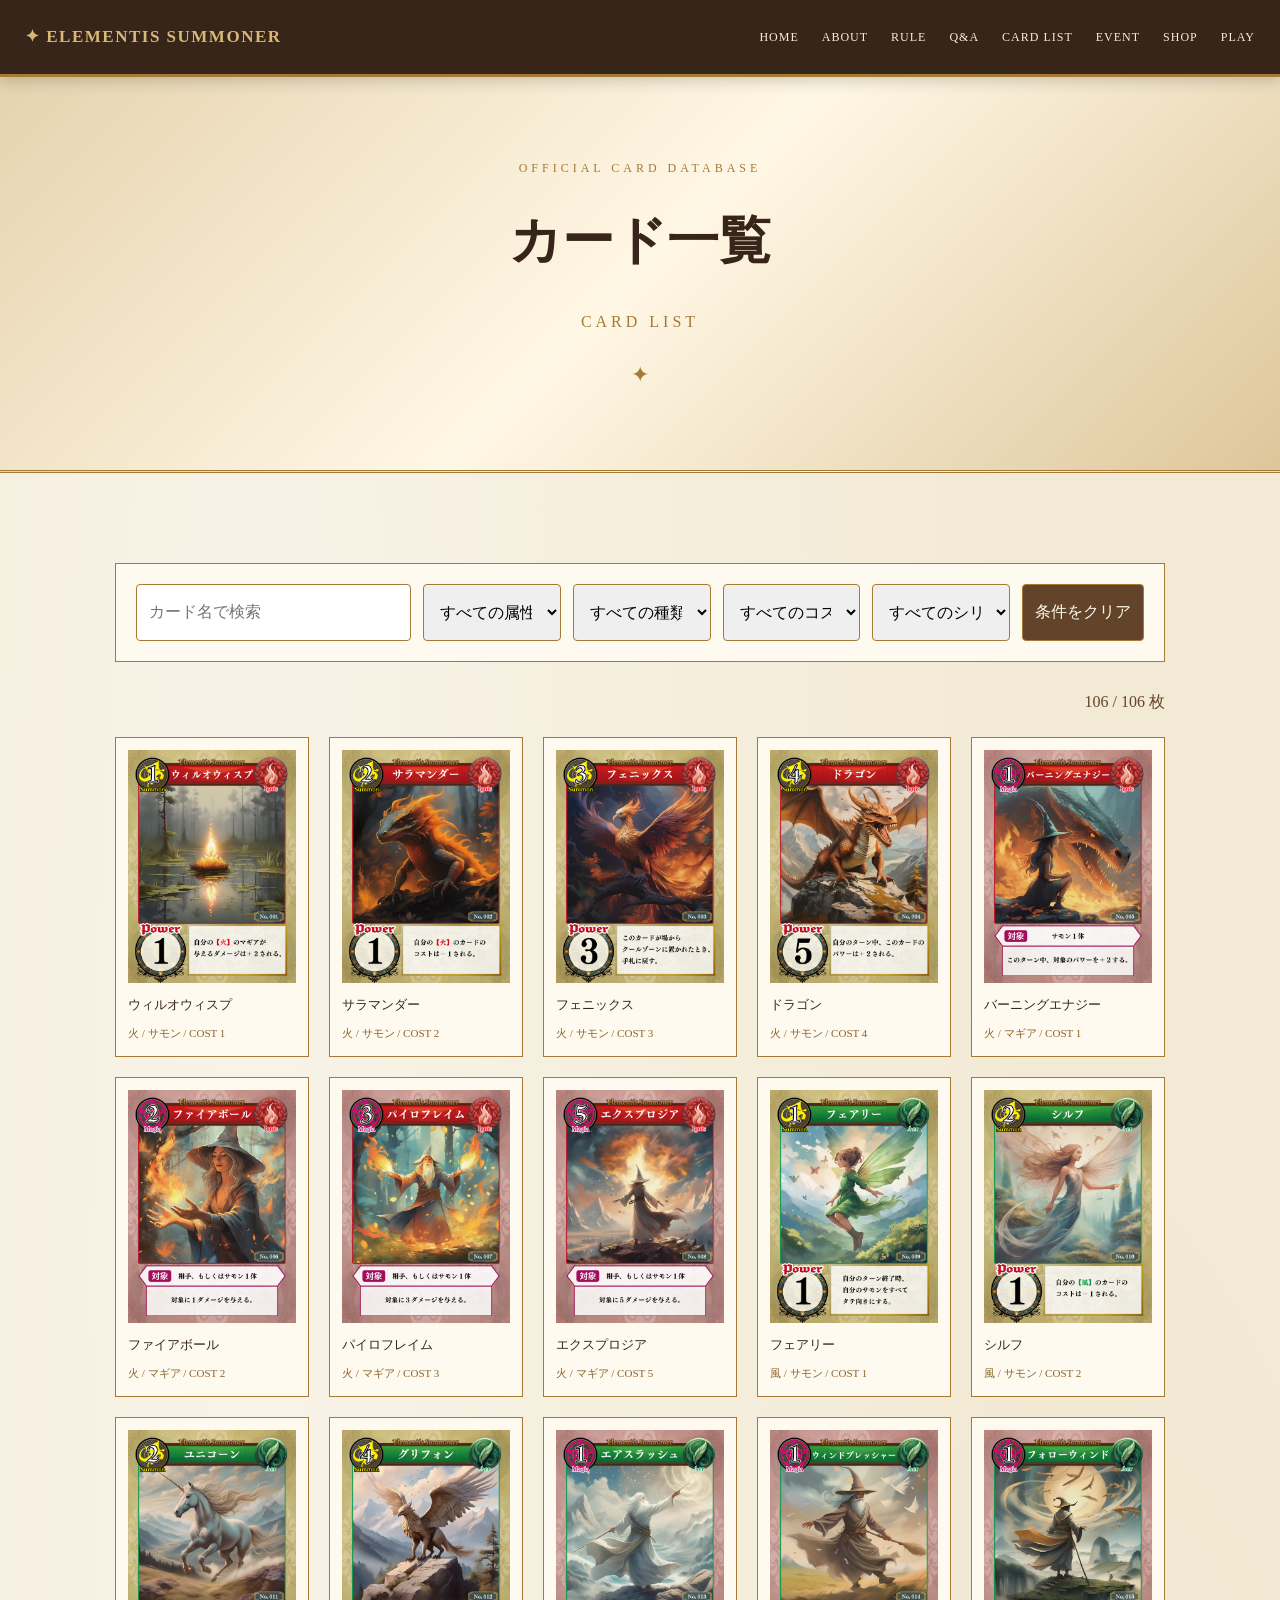
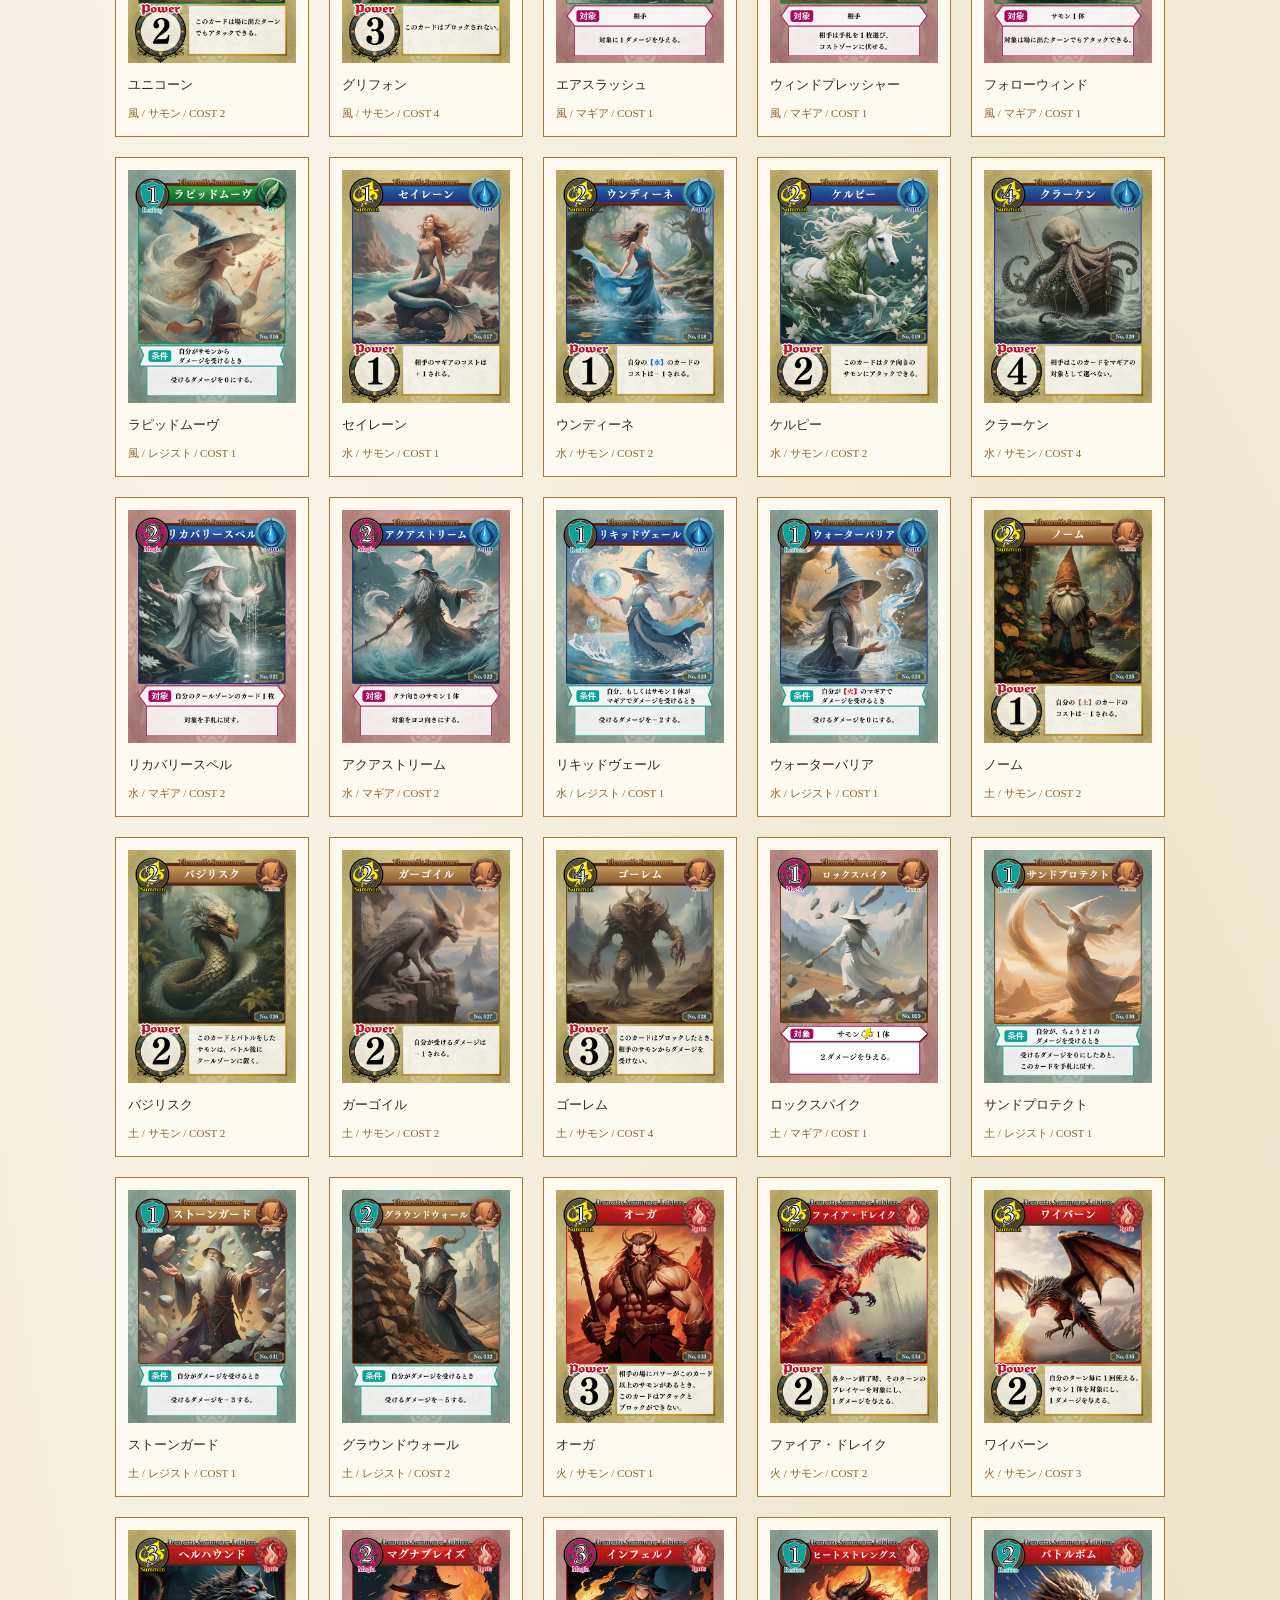
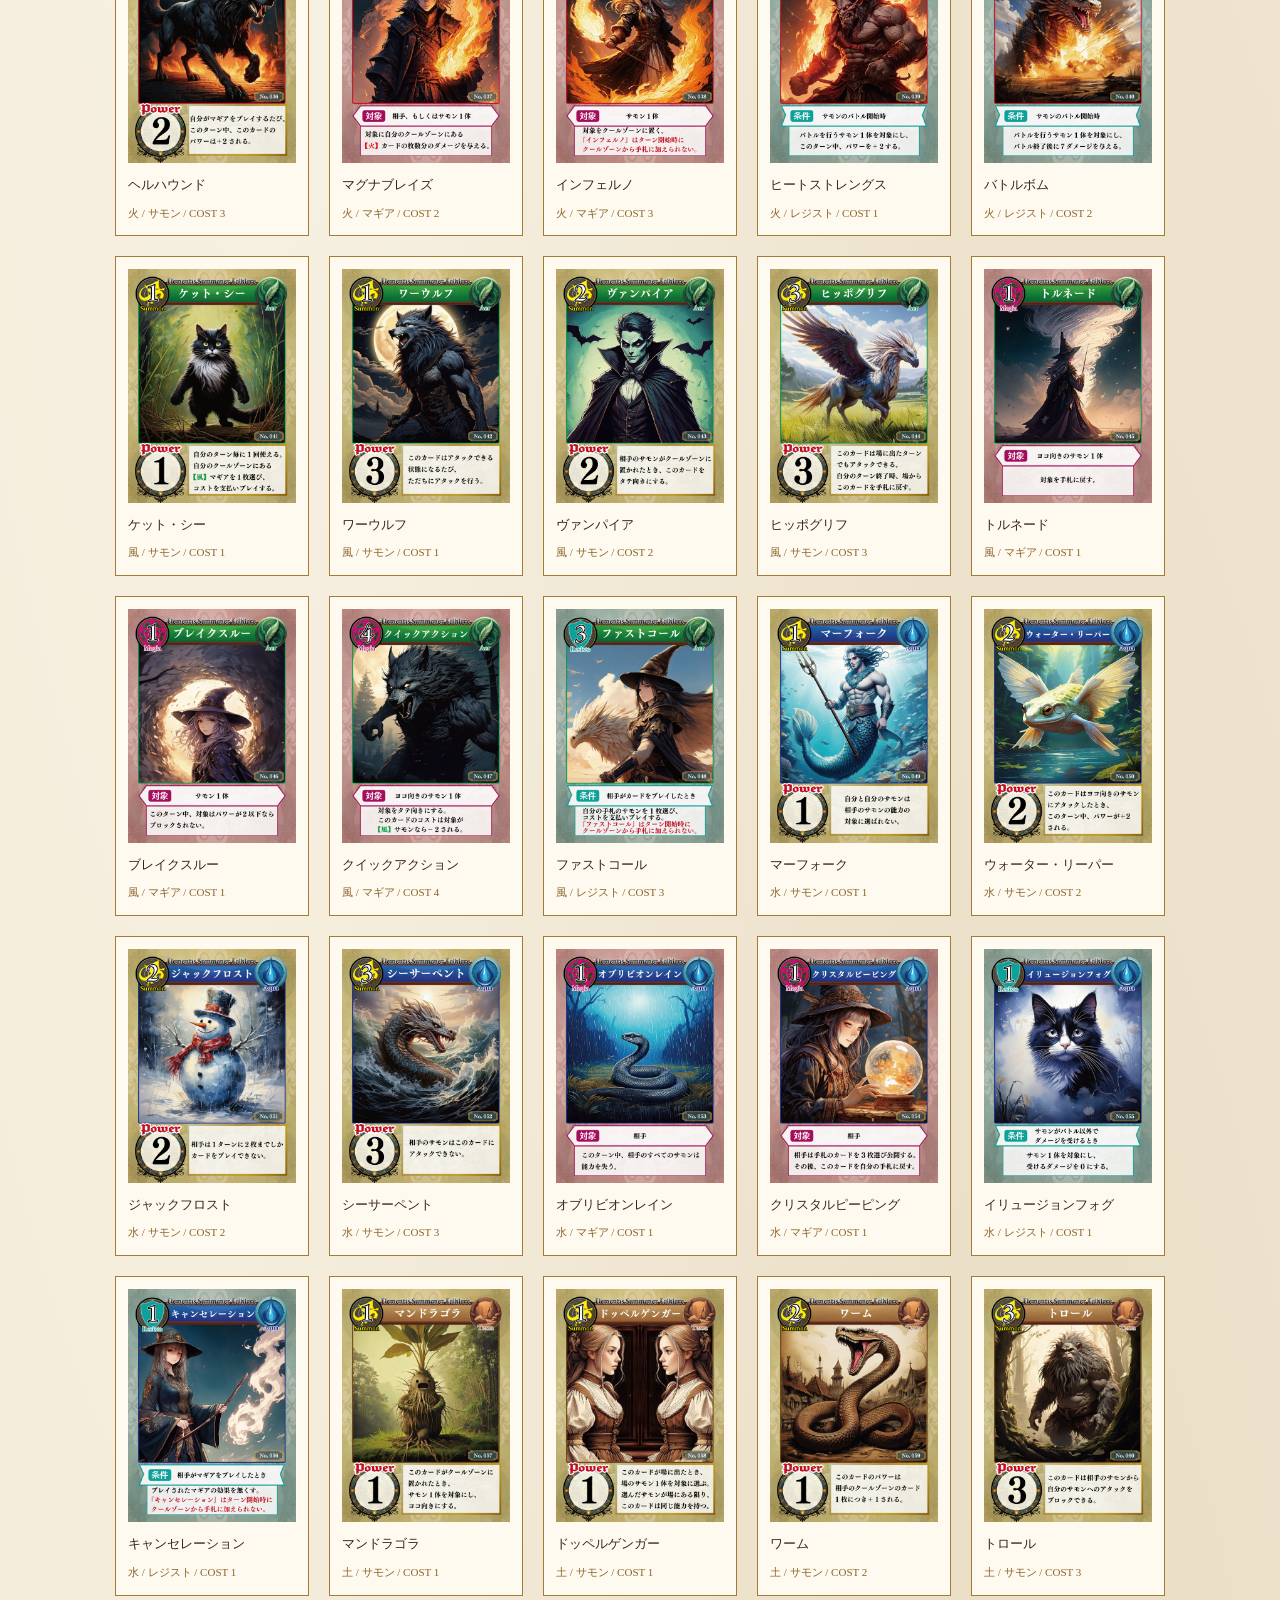
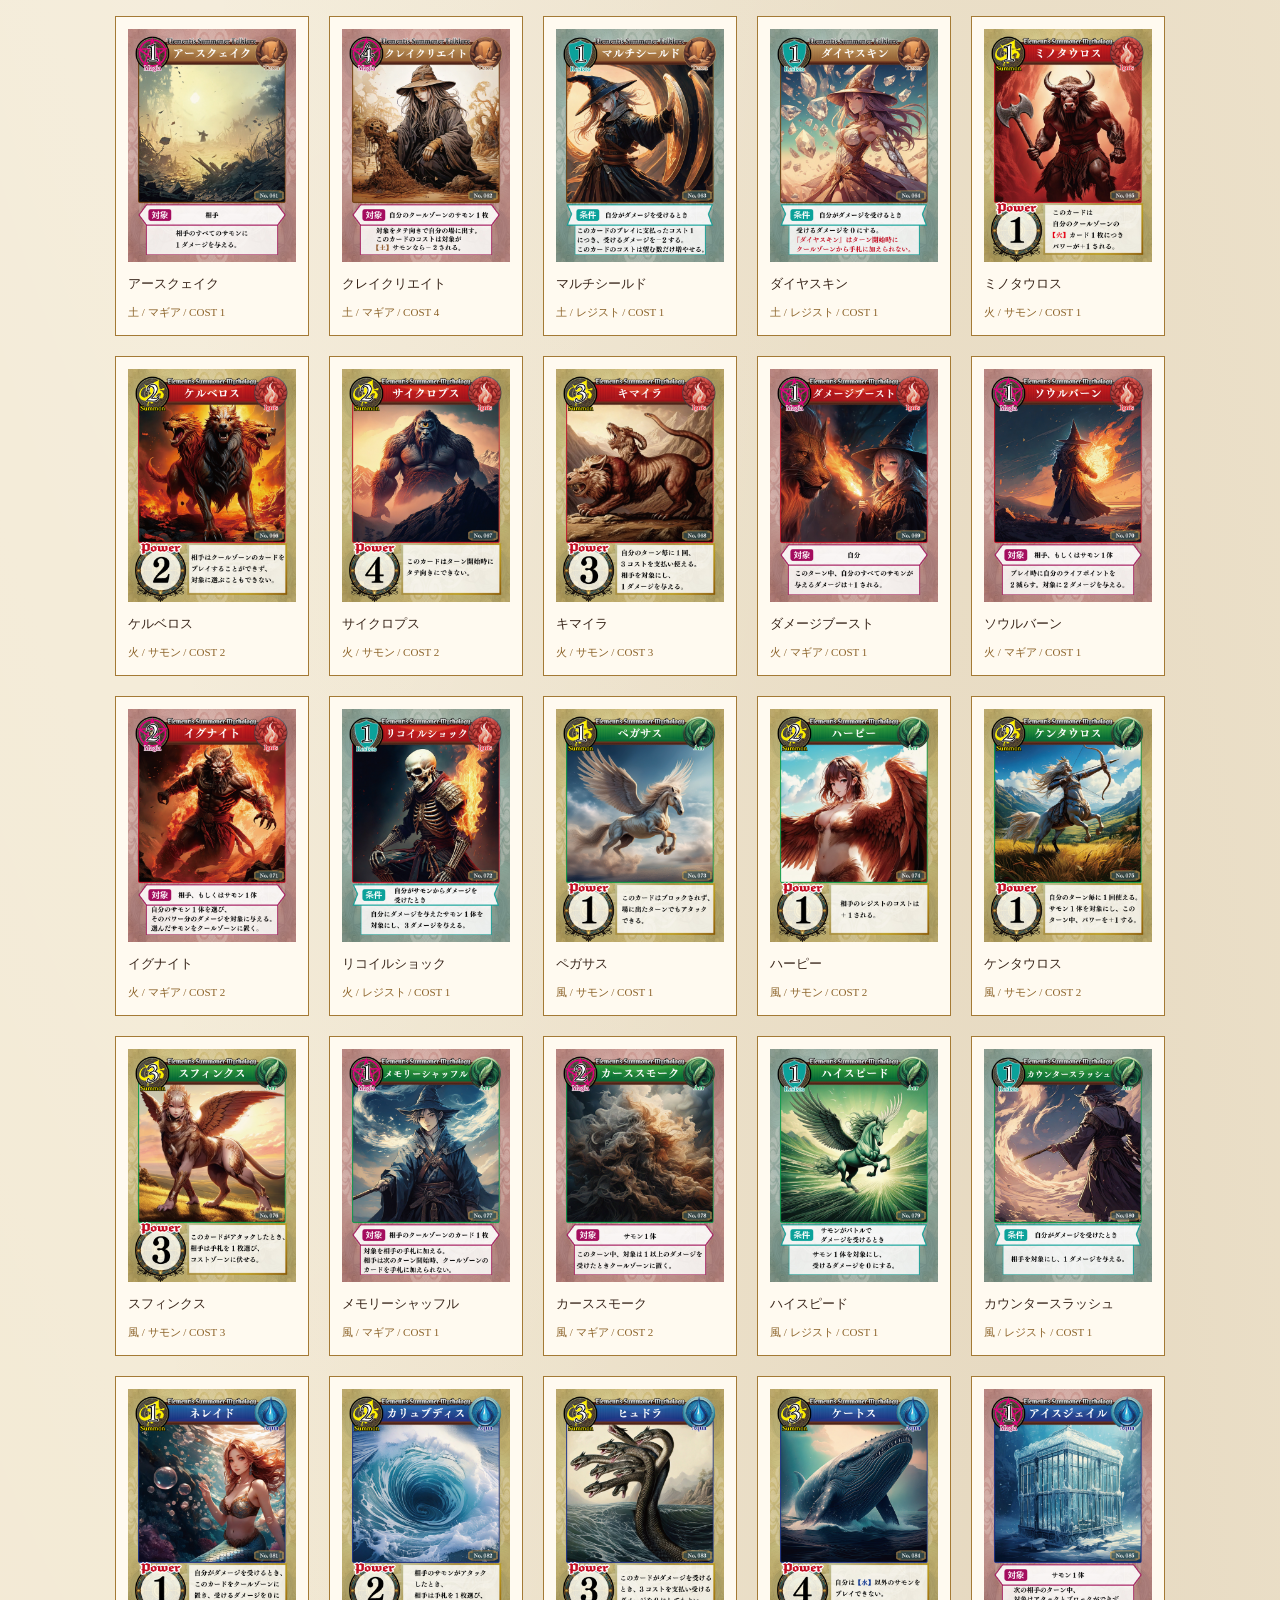
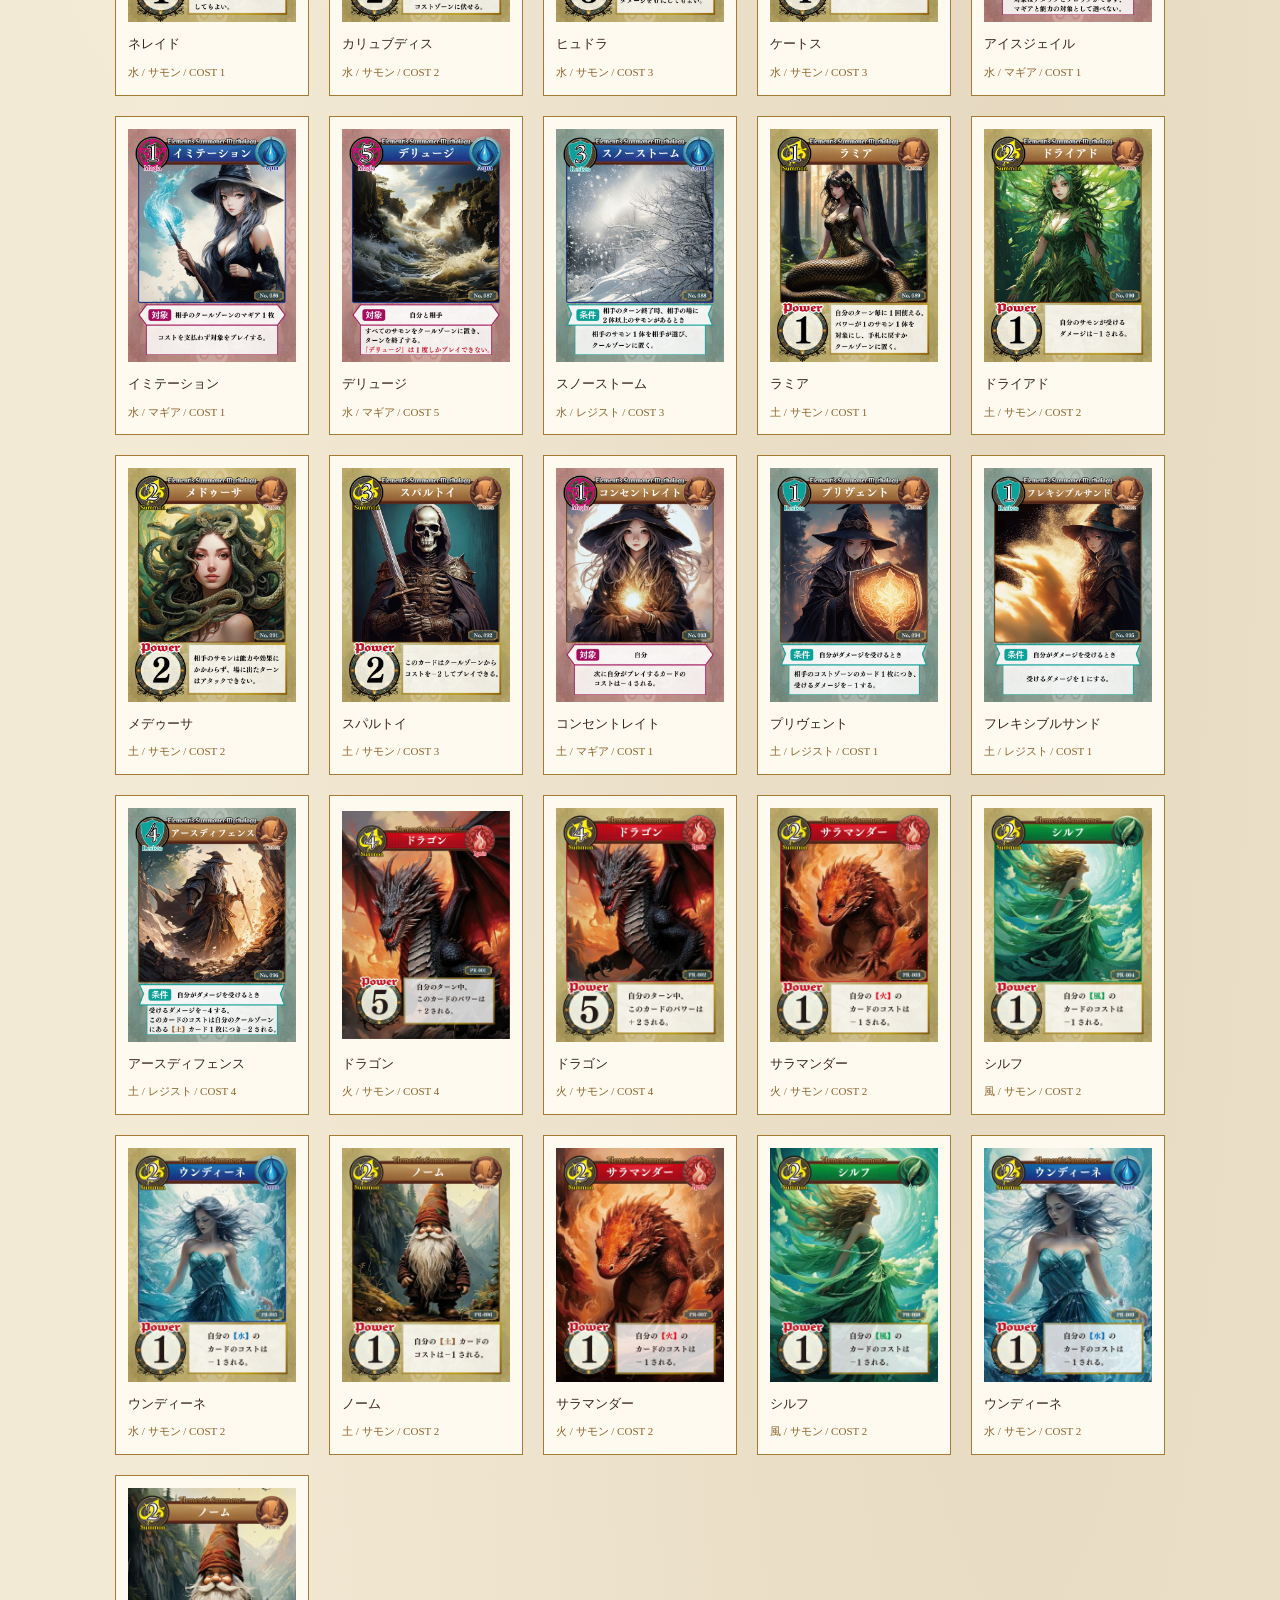
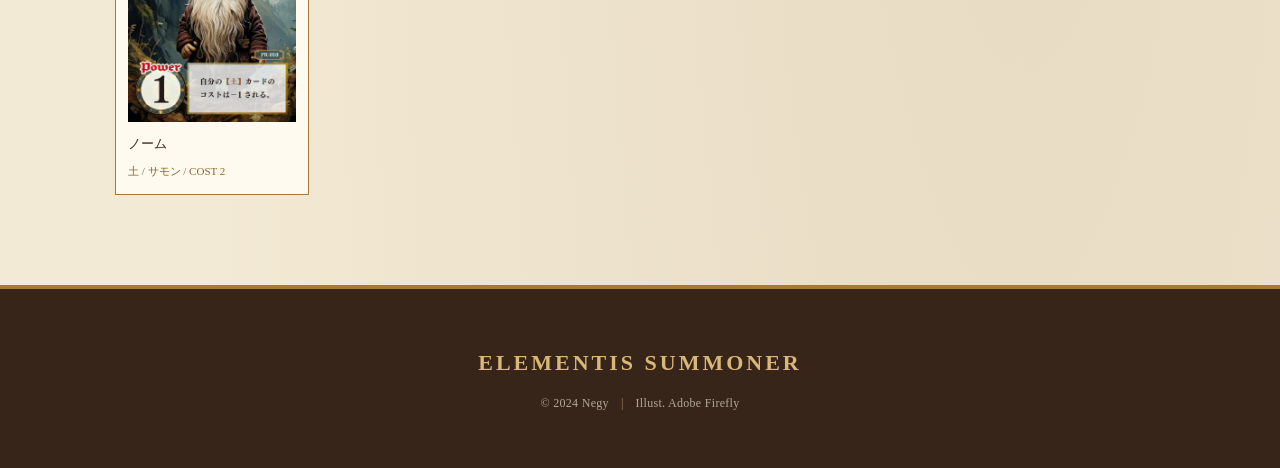
==== commit 136bb51c: "20261027" ====
--- a/cards.html
+++ b/cards.html
@@ -39,8 +39,11 @@
 
   <a href="./index.html#home">HOME</a>
   <a href="./index.html#about">ABOUT</a>
-  <a href="./rules.html">RULE</a>
-  <a href="./cards.html">CARD LIST</a>
+
+<a href="./rules.html">RULE</a>
+<a href="./faq.html">Q&A</a>
+<a href="./cards.html">CARD LIST</a>
+
   <a href="./event.html">EVENT</a>
   <a href="./shop.html">SHOP</a>
   <a href="./play.html">PLAY</a>
--- a/style.css
+++ b/style.css
@@ -2051,4 +2051,1703 @@
 
     font-size: 12px;
 
-}+}
+
+
+/* ==========================================
+   EVENT PAGE
+   過去のイベントカード
+========================================== */
+
+.event-card {
+
+    position: relative;
+
+    width: 100%;
+    max-width: 760px;
+
+    margin: 30px auto 0;
+    padding: 32px 36px;
+
+    background:
+        linear-gradient(
+            145deg,
+            #27241e 0%,
+            #1b1a18 60%,
+            #151513 100%
+        );
+
+    border: 1px solid #776447;
+    border-radius: 4px;
+
+    box-shadow:
+        0 12px 35px rgba(0,0,0,0.25),
+        inset 0 0 25px rgba(0,0,0,0.2);
+
+}
+
+
+/* ==========================================
+   ヘッダー
+========================================== */
+
+.event-card-header {
+
+    display: flex;
+
+    justify-content: space-between;
+    align-items: center;
+
+    gap: 12px;
+
+    margin-bottom: 22px;
+
+}
+
+
+/* 開催終了バッジ */
+
+.event-status {
+
+    display: inline-block;
+
+    padding: 5px 12px;
+
+    font-size: 12px;
+    letter-spacing: 1px;
+
+    border: 1px solid #81704f;
+    border-radius: 3px;
+
+}
+
+.event-status-ended {
+
+    color: #bcae91;
+
+    background: rgba(
+        129,112,79,0.12
+    );
+
+}
+
+
+/* 日付 */
+
+.event-card-date {
+
+    font-family: Georgia, serif;
+
+    font-size: 13px;
+    letter-spacing: 1.5px;
+
+    color: #bba77f;
+
+}
+
+
+/* ==========================================
+   イベントタイトル
+========================================== */
+
+.event-card-title {
+
+    margin: 0;
+
+    text-align: center;
+
+    font-size: 25px;
+    font-weight: 600;
+
+    letter-spacing: 2px;
+
+    color: #e0c997;
+
+}
+
+
+/* 装飾区切り */
+
+.event-card-divider {
+
+    display: flex;
+
+    align-items: center;
+    justify-content: center;
+
+    gap: 16px;
+
+    margin: 24px 0;
+
+    color: #9e865c;
+
+    font-size: 14px;
+
+}
+
+.event-card-divider::before,
+.event-card-divider::after {
+
+    content: "";
+
+    display: block;
+
+    flex: 1;
+    height: 1px;
+
+    background: linear-gradient(
+        90deg,
+        transparent,
+        #756347,
+        transparent
+    );
+
+}
+
+
+/* ==========================================
+   開催情報
+========================================== */
+
+.event-card-details {
+
+    display: flex;
+    flex-direction: column;
+
+    gap: 17px;
+
+}
+
+.event-detail-row {
+
+    display: grid;
+
+    grid-template-columns:
+        100px minmax(0, 1fr);
+
+    gap: 18px;
+
+    align-items: start;
+
+    text-align: left;
+
+}
+
+.event-detail-label {
+
+    color: #bca477;
+
+    font-size: 14px;
+    font-weight: 600;
+
+    letter-spacing: 1px;
+
+}
+
+/* ==========================================
+   イベント詳細の内容を左揃え
+========================================== */
+
+.event-detail-value {
+
+    color: #ded5c4;
+
+    font-size: 15px;
+
+    line-height: 1.8;
+
+    text-align: left;
+
+    display: block;
+
+    min-width: 0;
+
+}
+
+
+/* ==========================================
+   イベント説明
+========================================== */
+
+.event-card-description {
+
+    margin-top: 26px;
+    padding-top: 22px;
+
+    border-top: 1px solid
+        rgba(129,112,79,0.35);
+
+}
+
+.event-card-description p {
+
+    margin: 0 0 12px;
+
+    color: #c8beac;
+
+    font-size: 14px;
+
+    line-height: 1.9;
+
+}
+
+.event-card-description p:last-child {
+
+    margin-bottom: 0;
+
+}
+
+
+/* ==========================================
+   開催終了フッター
+========================================== */
+
+.event-card-footer {
+
+    margin-top: 26px;
+    padding-top: 18px;
+
+    border-top: 1px solid
+        rgba(129,112,79,0.35);
+
+    text-align: center;
+
+    color: #a89a82;
+
+    font-size: 13px;
+
+    letter-spacing: 1px;
+
+}
+
+
+/* ==========================================
+   スマートフォン対応
+========================================== */
+
+@media (max-width: 600px) {
+
+    .event-card {
+
+        padding: 24px 18px;
+
+        margin-top: 22px;
+
+    }
+
+    .event-card-title {
+
+        font-size: 21px;
+
+        letter-spacing: 1px;
+
+    }
+
+    .event-card-header {
+
+        gap: 8px;
+
+    }
+
+    .event-card-date {
+
+        font-size: 11px;
+
+        letter-spacing: 0.5px;
+
+    }
+
+
+
+    .event-detail-label {
+
+        font-size: 13px;
+
+    }
+
+
+    .event-card-description p {
+
+        font-size: 13px;
+
+    }
+
+}
+
+.event-card-description {
+
+    margin-top: 26px;
+    padding-top: 22px;
+
+    border-top: 1px solid rgba(129,112,79,0.35);
+
+    text-align: left;
+
+}
+
+.event-card-description p {
+
+    text-align: left;
+
+}
+
+
+/* ==========================================
+   SHOP PAGE
+   販売方法・取扱店舗
+========================================== */
+
+
+/* ==========================================
+   共通カード
+========================================== */
+
+.shop-sales-card,
+.shop-store-card {
+
+    position: relative;
+
+    width: 100%;
+    max-width: 760px;
+
+    margin: 30px auto 0;
+    padding: 34px 36px;
+
+    background: linear-gradient(
+        145deg,
+        #27241e 0%,
+        #1b1a18 60%,
+        #151513 100%
+    );
+
+    border: 1px solid #776447;
+    border-radius: 4px;
+
+    box-shadow:
+        0 12px 35px rgba(0,0,0,0.25),
+        inset 0 0 25px rgba(0,0,0,0.2);
+
+}
+
+
+/* ==========================================
+   オンラインショップ
+========================================== */
+
+.shop-sales-card {
+
+    text-align: center;
+
+}
+
+.shop-sales-symbol {
+
+    color: #bca477;
+
+    font-size: 25px;
+
+    margin-bottom: 18px;
+
+}
+
+.shop-sales-title {
+
+    color: #e0c997;
+
+    font-size: 25px;
+
+    letter-spacing: 2px;
+
+    margin-bottom: 18px;
+
+}
+
+.shop-sales-description {
+
+    color: #d0c7b7;
+
+    font-size: 15px;
+
+    line-height: 1.9;
+
+    margin-bottom: 28px;
+
+}
+
+
+/* ==========================================
+   オンラインショップボタン
+========================================== */
+
+.shop-sales-button {
+
+    display: inline-flex;
+
+    justify-content: center;
+    align-items: center;
+
+    gap: 12px;
+
+    min-height: 48px;
+
+    padding: 12px 28px;
+
+    color: #e0c997;
+
+    background: #302a20;
+
+    border: 1px solid #9b8056;
+    border-radius: 4px;
+
+    text-decoration: none;
+
+    font-size: 15px;
+
+    letter-spacing: 1px;
+
+    transition:
+        background 0.2s,
+        border-color 0.2s;
+
+}
+
+.shop-sales-button:hover {
+
+    background: #403526;
+
+    border-color: #c5a66f;
+
+}
+
+
+/* ==========================================
+   取扱店舗
+========================================== */
+
+.shop-store-header {
+
+    display: flex;
+
+    justify-content: space-between;
+    align-items: center;
+
+    gap: 12px;
+
+    margin-bottom: 22px;
+
+}
+
+.shop-store-label {
+
+    padding: 5px 12px;
+
+    color: #bcae91;
+
+    font-size: 12px;
+
+    border: 1px solid #81704f;
+    border-radius: 3px;
+
+    background: rgba(
+        129,112,79,0.12
+    );
+
+}
+
+.shop-store-region {
+
+    font-family: Georgia, serif;
+
+    font-size: 13px;
+
+    color: #bba77f;
+
+    letter-spacing: 1.5px;
+
+}
+
+.shop-store-title {
+
+    color: #e0c997;
+
+    font-size: 26px;
+
+    letter-spacing: 2px;
+
+    text-align: center;
+
+    margin: 0;
+
+}
+
+
+/* ==========================================
+   装飾区切り
+========================================== */
+
+.shop-store-divider {
+
+    display: flex;
+
+    justify-content: center;
+    align-items: center;
+
+    gap: 16px;
+
+    margin: 24px 0;
+
+    color: #9e865c;
+
+    font-size: 14px;
+
+}
+
+.shop-store-divider::before,
+.shop-store-divider::after {
+
+    content: "";
+
+    display: block;
+
+    flex: 1;
+    height: 1px;
+
+    background: linear-gradient(
+        90deg,
+        transparent,
+        #756347,
+        transparent
+    );
+
+}
+
+
+/* ==========================================
+   店舗情報
+========================================== */
+
+.shop-store-details {
+
+    display: flex;
+    flex-direction: column;
+
+    gap: 18px;
+
+    text-align: left;
+
+}
+
+.shop-store-row {
+
+    display: grid;
+
+    grid-template-columns:
+        100px minmax(0,1fr);
+
+    gap: 18px;
+
+    align-items: start;
+
+    text-align: left;
+
+}
+
+.shop-store-item-label {
+
+    color: #bca477;
+
+    font-size: 14px;
+
+    font-weight: 600;
+
+    letter-spacing: 1px;
+
+}
+
+.shop-store-item-value {
+
+    color: #ded5c4;
+
+    font-size: 15px;
+
+    line-height: 1.8;
+
+    text-align: left;
+
+    min-width: 0;
+
+}
+
+
+/* ==========================================
+   営業案内
+========================================== */
+
+.shop-store-notes {
+
+    margin-top: 26px;
+    padding-top: 22px;
+
+    border-top: 1px solid
+        rgba(129,112,79,0.35);
+
+    text-align: left;
+
+}
+
+.shop-store-notes p {
+
+    margin: 0 0 12px;
+
+    color: #c8beac;
+
+    font-size: 14px;
+
+    line-height: 1.9;
+
+    text-align: left;
+
+}
+
+.shop-store-notes p:last-child {
+
+    margin-bottom: 0;
+
+}
+
+
+/* ==========================================
+   Googleマップボタン
+========================================== */
+
+.shop-store-map-button {
+
+    display: flex;
+
+    justify-content: center;
+    align-items: center;
+
+    gap: 10px;
+
+    width: fit-content;
+    max-width: 100%;
+
+    min-height: 46px;
+
+    margin: 26px auto 0;
+
+    padding: 11px 22px;
+
+    color: #e0c997;
+
+    background: #302a20;
+
+    border: 1px solid #9b8056;
+    border-radius: 4px;
+
+    text-decoration: none;
+
+    font-size: 14px;
+
+    letter-spacing: 0.5px;
+
+    transition:
+        background 0.2s,
+        border-color 0.2s;
+
+}
+
+.shop-store-map-button:hover {
+
+    background: #403526;
+
+    border-color: #c5a66f;
+
+}
+
+
+/* ==========================================
+   スマートフォン対応
+========================================== */
+
+@media (max-width: 600px) {
+
+    .shop-sales-card,
+    .shop-store-card {
+
+        margin-top: 22px;
+
+        padding: 24px 18px;
+
+    }
+
+    .shop-sales-title {
+
+        font-size: 22px;
+
+        letter-spacing: 1px;
+
+    }
+
+    .shop-store-title {
+
+        font-size: 23px;
+
+    }
+
+    .shop-sales-description {
+
+        font-size: 14px;
+
+    }
+
+    .shop-store-row {
+
+        grid-template-columns:
+            75px minmax(0,1fr);
+
+        gap: 12px;
+
+    }
+
+    .shop-store-item-label {
+
+        font-size: 13px;
+
+    }
+
+    .shop-store-item-value {
+
+        font-size: 13px;
+
+    }
+
+    .shop-store-notes p {
+
+        font-size: 13px;
+
+    }
+
+    .shop-sales-button,
+    .shop-store-map-button {
+
+        font-size: 13px;
+
+        padding: 11px 16px;
+
+    }
+
+}
+
+
+/* ==========================================
+   SHOP - Drop Gear QRコード
+========================================== */
+
+.shop-store-qr {
+
+    margin-top: 26px;
+    padding-top: 26px;
+
+    border-top: 1px solid rgba(129,112,79,0.35);
+
+    text-align: center;
+
+}
+
+.shop-store-qr h4 {
+
+    margin-bottom: 12px;
+
+    color: #e0c997;
+
+    font-size: 18px;
+    font-weight: 600;
+
+    letter-spacing: 1px;
+
+}
+
+.shop-store-qr > p {
+
+    color: #c8beac;
+
+    font-size: 14px;
+    line-height: 1.8;
+
+}
+
+.shop-store-qr-image {
+
+    width: 220px;
+    max-width: 100%;
+
+    margin: 20px auto;
+
+    padding: 10px;
+
+    background: #ffffff;
+
+    border-radius: 4px;
+
+}
+
+.shop-store-qr-image img {
+
+    display: block;
+
+    width: 100%;
+    height: auto;
+
+}
+
+.shop-store-qr .shop-store-qr-guide {
+
+    color: #a89a82;
+
+    font-size: 12px;
+
+}
+
+@media (max-width: 600px) {
+
+    .shop-store-qr-image {
+
+        width: 200px;
+
+    }
+
+    .shop-store-qr h4 {
+
+        font-size: 16px;
+
+    }
+
+}
+/* ==========================================
+   トップページ
+   すべての説明文を左揃え
+========================================== */
+
+/* 各セクションの説明文 */
+#about .paper-panel p,
+#rules .paper-panel p,
+#events .paper-panel p,
+#shop .paper-panel p,
+#play .paper-panel p {
+
+    text-align: left;
+
+}
+
+/* 3種類のカードの説明文 */
+#cards .feature-description {
+
+    text-align: left;
+
+}
+
+/* トップのキャッチコピー */
+#home .hero-description {
+
+    text-align: left;
+
+}
+
+
+/* ==========================================
+   サイト全体
+   説明文の左揃え統一
+========================================== */
+
+/* 基本の文章 */
+main p {
+    text-align: left;
+}
+
+/* トップページの説明パネル */
+.paper-panel p {
+    text-align: left;
+}
+
+/* カード紹介文 */
+.feature-description {
+    text-align: left;
+}
+
+/* イベント情報 */
+.event-detail-row,
+.event-detail-value,
+.event-card-description,
+.event-card-description p {
+    text-align: left;
+}
+
+/* ショップ情報 */
+.shop-store-details,
+.shop-store-row,
+.shop-store-item-value,
+.shop-store-notes,
+.shop-store-notes p {
+    text-align: left;
+}
+
+/* ルールページの説明 */
+.rule-section p,
+.rule-content p {
+    text-align: left;
+}
+
+/* ==========================================
+   中央揃えを維持する部分
+========================================== */
+
+/* ページタイトル・見出し */
+.rule-hero,
+.section-heading,
+.hero-title-area {
+    text-align: center;
+}
+
+/* トップページのキャッチコピー */
+.hero-description {
+    text-align: center;
+}
+
+/* イベント開催予定なしの案内 */
+.event-empty,
+.event-empty p {
+    text-align: center;
+}
+
+/* イベント終了案内 */
+.event-card-footer {
+    text-align: center;
+}
+
+/* オンラインショップ案内 */
+.shop-sales-card,
+.shop-sales-card p {
+    text-align: center;
+}
+
+/* 店舗QRコードの案内 */
+.shop-store-qr,
+.shop-store-qr p {
+    text-align: center;
+}
+
+/* フッター */
+.site-footer,
+.site-footer p {
+    text-align: center;
+}
+/* ==========================================
+   英語タイトル・日本語タイトル
+   中央揃え
+========================================== */
+
+/* ページ上部のタイトル */
+.rule-hero h1,
+.rule-hero > p {
+    text-align: center;
+}
+
+/* セクションの見出し */
+.section-heading h2,
+.section-heading .section-en {
+    text-align: center;
+}
+
+/* カードの英語名・日本語名 */
+.feature-card h3,
+.feature-card .feature-jp {
+    text-align: center;
+}
+
+/* トップページの英語タイトル・日本語名 */
+.hero-main-title,
+.hero-title-jp {
+    text-align: center;
+}
+
+
+/* ==========================================
+   ELEMENTIS SUMMONER
+   FAQ PAGE
+========================================== */
+
+
+/* ==========================================
+   ページ全体
+========================================== */
+
+.faq-container {
+
+    width: 100%;
+    max-width: 1000px;
+
+    margin: 0 auto;
+    padding: 35px 20px 80px;
+
+}
+
+
+/* ==========================================
+   ページ説明
+========================================== */
+
+.faq-introduction {
+
+    max-width: 760px;
+
+    margin: 0 auto 35px;
+
+}
+
+.faq-introduction p {
+
+    font-size: 15px;
+    line-height: 2;
+
+    text-align: left;
+
+}
+
+
+/* ==========================================
+   カテゴリーリンク
+========================================== */
+
+.faq-category-nav {
+
+    display: grid;
+
+    grid-template-columns:
+        repeat(3, minmax(0,1fr));
+
+    gap: 12px;
+
+    max-width: 760px;
+
+    margin: 0 auto 55px;
+
+}
+
+.faq-category-nav a {
+
+    display: flex;
+
+    align-items: center;
+    justify-content: center;
+
+    min-height: 65px;
+
+    padding: 12px;
+
+    background: #241d18;
+
+    border: 1px solid #9b8056;
+    border-radius: 4px;
+
+    color: #e0c997;
+
+    font-size: 14px;
+    font-weight: 600;
+
+    text-align: center;
+    text-decoration: none;
+
+    transition:
+        background 0.2s,
+        border-color 0.2s;
+
+}
+
+.faq-category-nav a:hover {
+
+    background: #403526;
+
+    border-color: #c5a66f;
+
+}
+
+
+/* ==========================================
+   Q&A セクション
+========================================== */
+
+.faq-section {
+
+    max-width: 760px;
+
+    margin: 0 auto 65px;
+
+    scroll-margin-top: 90px;
+
+}
+
+.faq-section h2 {
+
+    margin-bottom: 8px;
+
+    font-size: 25px;
+
+    text-align: center;
+
+}
+
+.faq-section-en {
+
+    margin-bottom: 28px;
+
+    color: #98794f;
+
+    font-family: Georgia, serif;
+
+    font-size: 13px;
+
+    letter-spacing: 2px;
+
+    text-align: center !important;
+
+}
+
+
+/* ==========================================
+   質問一覧
+========================================== */
+
+.faq-list {
+
+    display: flex;
+    flex-direction: column;
+
+    gap: 12px;
+
+}
+
+
+/* ==========================================
+   Q&Aカード
+========================================== */
+
+.faq-item {
+
+    background: #faf5ea;
+
+    border: 1px solid #c5ad83;
+    border-radius: 4px;
+
+    overflow: hidden;
+
+}
+
+
+/* ==========================================
+   質問
+========================================== */
+
+.faq-item summary {
+
+    display: flex;
+
+    align-items: flex-start;
+
+    gap: 12px;
+
+    padding: 20px;
+
+    cursor: pointer;
+
+    list-style: none;
+
+    color: #38271c;
+
+    font-size: 15px;
+
+    line-height: 1.8;
+
+    text-align: left;
+
+}
+
+.faq-item summary::-webkit-details-marker {
+
+    display: none;
+
+}
+
+.faq-item summary::after {
+
+    content: "+";
+
+    margin-left: auto;
+
+    color: #98794f;
+
+    font-size: 22px;
+
+    line-height: 1;
+
+}
+
+.faq-item[open] summary::after {
+
+    content: "−";
+
+}
+
+
+/* ==========================================
+   Q マーク
+========================================== */
+
+.faq-question-mark {
+
+    flex-shrink: 0;
+
+    color: #245a86;
+
+    font-family: Georgia, serif;
+
+    font-size: 19px;
+    font-weight: bold;
+
+}
+
+
+/* ==========================================
+   質問本文
+========================================== */
+
+.faq-question-text {
+
+    flex: 1;
+
+    min-width: 0;
+
+}
+
+
+/* ==========================================
+   回答
+========================================== */
+
+.faq-answer {
+
+    display: flex;
+
+    align-items: flex-start;
+
+    gap: 12px;
+
+    padding: 18px 20px 22px;
+
+    border-top: 1px solid #ded0b8;
+
+    background: #f1e6d0;
+
+}
+
+
+/* ==========================================
+   A マーク
+========================================== */
+
+.faq-answer-mark {
+
+    flex-shrink: 0;
+
+    color: #a04438;
+
+    font-family: Georgia, serif;
+
+    font-size: 19px;
+    font-weight: bold;
+
+}
+
+
+/* ==========================================
+   回答本文
+========================================== */
+
+.faq-answer p {
+
+    flex: 1;
+
+    min-width: 0;
+
+    margin: 0;
+
+    color: #38271c;
+
+    font-size: 14px;
+
+    line-height: 1.9;
+
+    text-align: left;
+
+}
+
+
+/* ==========================================
+   未掲載カテゴリー
+========================================== */
+
+.faq-empty {
+
+    padding: 35px 20px;
+
+    background: #faf5ea;
+
+    border: 1px solid #c5ad83;
+
+    text-align: center;
+
+}
+
+.faq-empty-symbol {
+
+    margin-bottom: 12px;
+
+    color: #98794f;
+
+    font-size: 20px;
+
+}
+
+.faq-empty p {
+
+    color: #67553e;
+
+    font-size: 14px;
+
+    text-align: center;
+
+}
+
+
+/* ==========================================
+   ルールページへのリンク
+========================================== */
+
+.faq-rule-link {
+
+    max-width: 760px;
+
+    margin: 20px auto 0;
+
+    padding: 35px 20px;
+
+    border-top: 1px solid #c5ad83;
+
+    text-align: center;
+
+}
+
+.faq-rule-link p {
+
+    margin-bottom: 22px;
+
+    font-size: 14px;
+
+    line-height: 1.9;
+
+    text-align: center;
+
+}
+
+
+/* ==========================================
+   スマートフォン対応
+========================================== */
+
+@media (max-width: 600px) {
+
+    .faq-container {
+
+        padding: 25px 15px 60px;
+
+    }
+
+    .faq-category-nav {
+
+        grid-template-columns: 1fr;
+
+        gap: 10px;
+
+        margin-bottom: 45px;
+
+    }
+
+    .faq-category-nav a {
+
+        min-height: 50px;
+
+        font-size: 14px;
+
+    }
+
+    .faq-section {
+
+        margin-bottom: 50px;
+
+    }
+
+    .faq-section h2 {
+
+        font-size: 21px;
+
+    }
+
+    .faq-item summary {
+
+        padding: 15px 13px;
+
+        gap: 9px;
+
+        font-size: 13px;
+
+    }
+
+    .faq-answer {
+
+        padding: 15px 13px;
+
+        gap: 9px;
+
+    }
+
+    .faq-answer p {
+
+        font-size: 13px;
+
+    }
+
+}
+
+
+/* ==========================================
+   RULE PAGE
+   FAQ LINKS
+========================================== */
+
+
+/* ==========================================
+   上部クイックリンク
+========================================== */
+
+.rule-faq-quicklink {
+
+    max-width: 900px;
+
+    margin: 25px auto 45px;
+    padding: 20px;
+
+    background: #f7f0e2;
+
+    border: 1px solid #c5ad83;
+    border-radius: 4px;
+
+    text-align: center;
+
+}
+
+.rule-faq-quicklink-label {
+
+    display: block;
+
+    margin-bottom: 8px;
+
+    color: #98794f;
+
+    font-family: Georgia, serif;
+    font-size: 12px;
+
+    letter-spacing: 2px;
+
+}
+
+.rule-faq-quicklink p {
+
+    margin: 0 0 15px;
+
+    color: #38271c;
+
+    font-size: 14px;
+    line-height: 1.8;
+
+    text-align: center;
+
+}
+
+.rule-faq-quicklink-button {
+
+    display: inline-flex;
+
+    align-items: center;
+    justify-content: center;
+
+    gap: 12px;
+
+    padding: 12px 22px;
+
+    background: #2c241e;
+
+    border: 1px solid #b99a62;
+    border-radius: 3px;
+
+    color: #f0ddb3;
+
+    font-size: 14px;
+    font-weight: bold;
+
+    text-decoration: none;
+
+    transition:
+        background 0.2s,
+        border-color 0.2s;
+
+}
+
+.rule-faq-quicklink-button:hover {
+
+    background: #493928;
+
+    border-color: #dfc18a;
+
+}
+
+
+/* ==========================================
+   下部Q&A案内
+========================================== */
+
+.rule-faq-guide {
+
+    max-width: 1000px;
+
+    margin: 60px auto 80px;
+    padding: 0 20px;
+
+}
+
+.rule-faq-guide-panel {
+
+    max-width: 800px;
+
+    margin: 25px auto 0;
+    padding: 35px 25px;
+
+    background: #f7f0e2;
+
+    border: 1px solid #c5ad83;
+    border-radius: 4px;
+
+    text-align: center;
+
+}
+
+.rule-faq-guide-panel h3 {
+
+    margin: 0 0 15px;
+
+    color: #38271c;
+
+    font-size: 22px;
+
+    text-align: center;
+
+}
+
+.rule-faq-guide-panel p {
+
+    max-width: 650px;
+
+    margin: 0 auto 25px;
+
+    color: #59442d;
+
+    font-size: 14px;
+    line-height: 2;
+
+    text-align: left;
+
+}
+
+.rule-faq-guide-button {
+
+    display: inline-block;
+
+    padding: 13px 30px;
+
+    background: #2c241e;
+
+    border: 1px solid #b99a62;
+    border-radius: 3px;
+
+    color: #f0ddb3;
+
+    font-size: 14px;
+    font-weight: bold;
+
+    text-decoration: none;
+
+    transition: background 0.2s;
+
+}
+
+.rule-faq-guide-button:hover {
+
+    background: #493928;
+
+}
+
+
+/* ==========================================
+   スマートフォン
+========================================== */
+
+@media (max-width: 600px) {
+
+    .rule-faq-quicklink {
+
+        margin: 15px 15px 35px;
+        padding: 18px 12px;
+
+    }
+
+    .rule-faq-quicklink p {
+
+        font-size: 13px;
+
+    }
+
+    .rule-faq-guide {
+
+        margin: 45px auto 60px;
+        padding: 0 15px;
+
+    }
+
+    .rule-faq-guide-panel {
+
+        padding: 25px 18px;
+
+    }
+
+    .rule-faq-guide-panel h3 {
+
+        font-size: 19px;
+
+    }
+
+    .rule-faq-guide-panel p {
+
+        font-size: 13px;
+
+    }
+
+}
